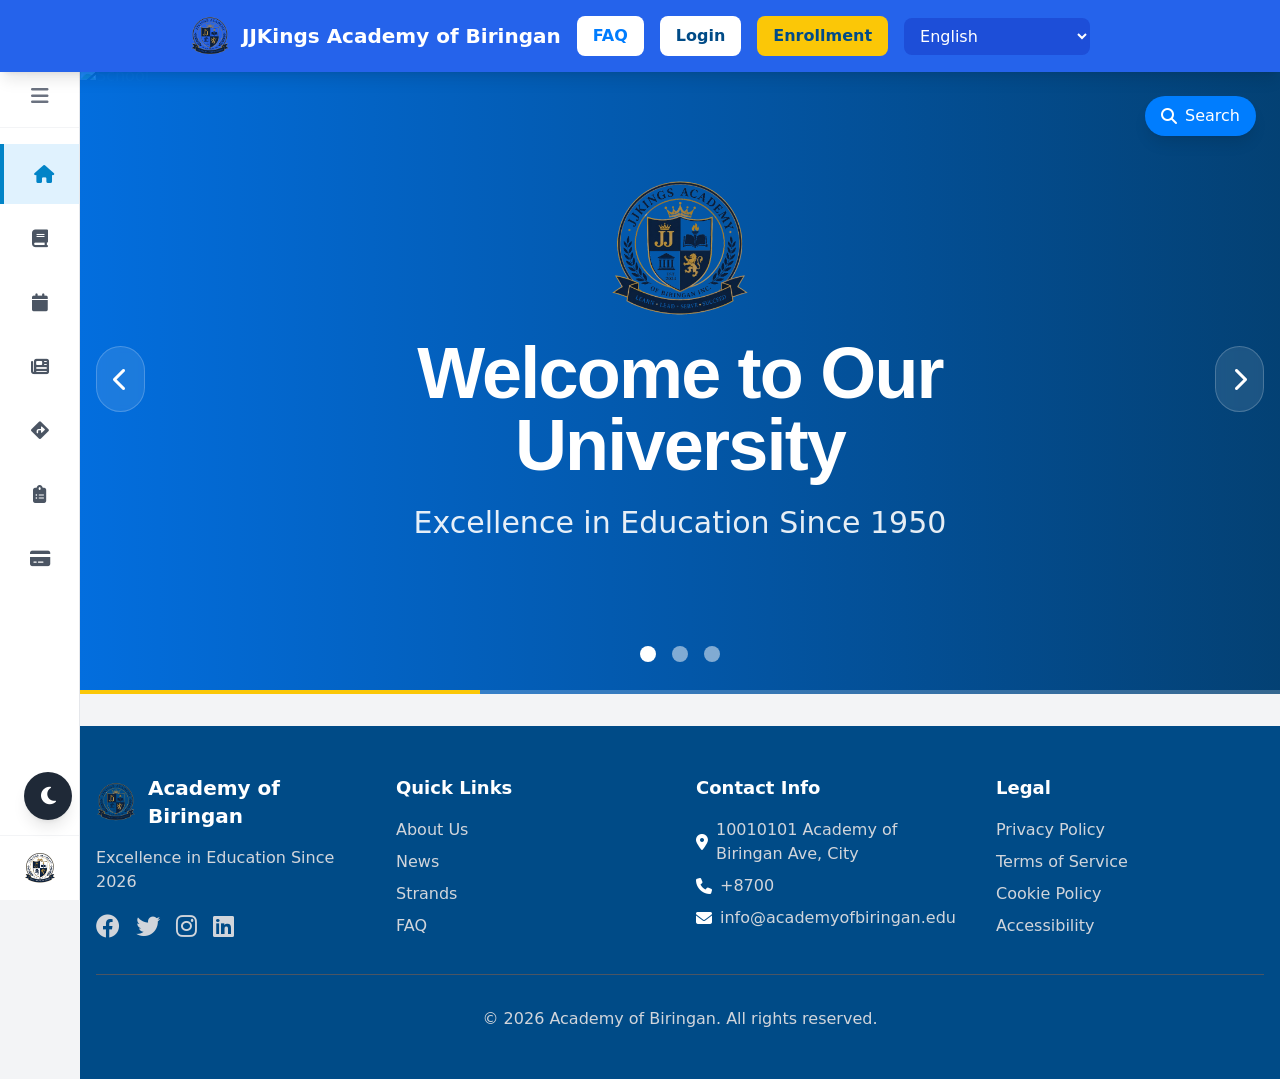
==== admin-dashboard.html @ 18d819c7 "Add files via upload" ====
<!doctype html>
<html lang="en">

<head>
  <meta charset="UTF-8" />
  <meta name="viewport" content="width=device-width, initial-scale=1.0" />
  <title>Admin Dashboard — JJKings Academy of Biringan</title>
  <meta name="description" content="Admin portal for managing student enrollments, curriculum, and fees at JJKings Academy of Biringan." />
  <script src="javascript/tailwind.js"></script>
  <link rel="stylesheet" href="css/all.min.css" />
  <link rel="stylesheet" href="css/styles.css" />
  <style>
    /* ═══════════════ ADMIN DARK MODE ═══════════════ */
    html.admin-dark body {
        background-color: #0d1117;
        color: #e6edf3;
    }
    /* Topbar */
    html.admin-dark header.sticky {
        background-color: #161b22 !important;
        border-color: #30363d !important;
    }
    html.admin-dark #topbarPageTitle { color: #e6edf3 !important; }
    /* All white surface cards, modals, drawer */
    html.admin-dark .bg-white {
        background-color: #161b22 !important;
    }
    /* Page / main background */
    html.admin-dark main,
    html.admin-dark .bg-slate-100 {
        background-color: #0d1117 !important;
    }
    /* Secondary surface (table headers, action footer) */
    html.admin-dark .bg-slate-50,
    html.admin-dark thead.bg-slate-50 {
        background-color: #1c2128 !important;
    }
    /* Borders */
    html.admin-dark .border-slate-200,
    html.admin-dark .border-slate-100 {
        border-color: #30363d !important;
    }
    /* Skeleton loader blocks */
    html.admin-dark .bg-slate-200 { background-color: #21262d !important; }
    /* Text */
    html.admin-dark .text-slate-800,
    html.admin-dark .text-slate-700 { color: #e6edf3 !important; }
    html.admin-dark .text-slate-600 { color: #8b949e !important; }
    html.admin-dark .text-slate-500,
    html.admin-dark .text-slate-400 { color: #6e7681 !important; }
    /* Form controls */
    html.admin-dark input[type="text"],
    html.admin-dark input[type="email"],
    html.admin-dark input[type="password"],
    html.admin-dark textarea,
    html.admin-dark select {
        background-color: #0d1117 !important;
        border-color: #30363d !important;
        color: #e6edf3 !important;
    }
    html.admin-dark input::placeholder,
    html.admin-dark textarea::placeholder { color: #484f58 !important; }
    /* Table row hover */
    html.admin-dark tbody tr:hover { background-color: #1c2128 !important; }
    /* Table dividers */
    html.admin-dark tbody tr { border-color: #21262d !important; }
    /* Stat icon backgrounds */
    html.admin-dark .bg-indigo-50 { background-color: rgba(79,70,229,0.12) !important; }
    html.admin-dark .bg-green-50  { background-color: rgba(22,163,74,0.12) !important; }
    html.admin-dark .bg-yellow-50 { background-color: rgba(202,138,4,0.12) !important; }
    html.admin-dark .bg-red-50    { background-color: rgba(220,38,38,0.12) !important; }
    html.admin-dark .bg-blue-50   { background-color: rgba(37,99,235,0.12) !important; }
    /* Filter pills inactive backgrounds */
    html.admin-dark .enroll-filter:not([class*="bg-slate-800"]) { color: #8b949e !important; }
    html.admin-dark .student-filter:not([class*="bg-slate-800"]) { color: #8b949e !important; }
    /* DB synced badge */
    html.admin-dark .bg-green-50.text-green-700 {
        background-color: rgba(22,163,74,0.1) !important;
        border-color: rgba(22,163,74,0.3) !important;
        color: #4ade80 !important;
    }
    /* Dark mode toggle button */
    html.admin-dark #darkModeBtn {
        background-color: #21262d;
        color: #f0c040;
        border-color: #30363d;
    }
    html.admin-dark #darkModeBtn:hover {
        background-color: #2d333b;
    }
    /* Curriculum code badges */
    html.admin-dark .bg-blue-50.text-blue-600 {
        background-color: rgba(37,99,235,0.15) !important;
        color: #60a5fa !important;
        border-color: rgba(37,99,235,0.25) !important;
    }
    /* Status badge colours stay — they're already coloured enough */
    /* Profile drawer sticky header */
    html.admin-dark #profileDrawer > div:first-child {
        background-color: #161b22 !important;
        border-color: #30363d !important;
    }
    /* Welcome banner — gradient stays, looks great in dark */
    /* Sidebar — already dark, no changes needed */
    /* Chart cards dark mode */
    html.admin-dark .chart-card {
        background-color: #161b22 !important;
        border-color: #30363d !important;
    }
    html.admin-dark .chart-card-title { color: #e6edf3 !important; }
    html.admin-dark .chart-card-sub   { color: #6e7681 !important; }

    /* Layout Gap & Sidebar Fixes */
    main {
        padding-left: 0 !important;
    }
    html.swal2-height-auto, body.swal2-height-auto {
        height: 100vh !important;
    }

    /* Light Mode Contrast Improvements */
    .text-slate-400 { color: #64748b !important; }
    .text-slate-500 { color: #475569 !important; }
    .text-slate-600 { color: #334155 !important; }
    .text-gray-400 { color: #6b7280 !important; }
    .text-gray-500 { color: #4b5563 !important; }

    /* Dark Mode Contrast Improvements */
    html.admin-dark .text-slate-400 { color: #cbd5e1 !important; }
    html.admin-dark .text-slate-500 { color: #cbd5e1 !important; }
    html.admin-dark .text-slate-600 { color: #f1f5f9 !important; }
    html.admin-dark .text-gray-400 { color: #cbd5e1 !important; }
    html.admin-dark .text-gray-500 { color: #cbd5e1 !important; }
    html.admin-dark .text-slate-300 { color: #f1f5f9 !important; }

    /* SweetAlert2 Styling & Contrast Enhancements */
    .swal2-popup {
        font-family: 'Plus Jakarta Sans', sans-serif !important;
        border-radius: 1rem !important;
        padding: 2rem !important;
    }
    .swal2-title {
        color: #1e293b !important;
        font-weight: 700 !important;
    }
    .swal2-html-container {
        color: #475569 !important; /* Slate-600 for high visibility in light mode */
        font-size: 0.95rem !important;
        font-weight: 500 !important;
        line-height: 1.5 !important;
    }
    .swal2-confirm {
        background-color: #3b82f6 !important;
        border-radius: 0.5rem !important;
        font-size: 0.875rem !important;
        font-weight: 600 !important;
        padding: 0.625rem 1.25rem !important;
    }
    .swal2-cancel {
        background-color: #6b7280 !important;
        border-radius: 0.5rem !important;
        font-size: 0.875rem !important;
        font-weight: 600 !important;
        padding: 0.625rem 1.25rem !important;
    }

    /* Dark Mode SweetAlert2 Overrides */
    html.admin-dark .swal2-popup {
        background-color: #161b22 !important;
        border: 1px solid #30363d !important;
        box-shadow: 0 25px 50px -12px rgba(0, 0, 0, 0.5) !important;
    }
    html.admin-dark .swal2-title {
        color: #f0f6fc !important;
    }
    html.admin-dark .swal2-html-container {
        color: #c9d1d9 !important;
    }
  </style>
</head>

<body class="bg-slate-100 min-h-screen flex font-sans">

  <!-- ═══════════════════════ SIDEBAR ═══════════════════════ -->
  <aside id="adminSidebar"
    class="bg-slate-900 text-slate-300 w-64 h-screen flex flex-col justify-between fixed md:sticky top-0 z-40 transition-all duration-300 transform -translate-x-full md:translate-x-0 shadow-xl flex-shrink-0">
    <div class="flex flex-col flex-1 overflow-hidden">

      <!-- Brand -->
      <div class="h-16 flex items-center px-6 border-b border-slate-800 gap-3 flex-shrink-0">
        <div class="flex-shrink-0 sidebar-logo-icon flex items-center justify-center">
          <img src="img/new-logo.png" alt="Biringan Academy Logo" class="h-9 w-auto object-contain" />
        </div>
        <div>
          <h1 class="font-bold text-white text-sm tracking-wide uppercase leading-none">Biringan Academy</h1>
          <span class="text-[10px] text-slate-500 font-semibold tracking-wider uppercase">Admin Portal</span>
        </div>
      </div>

      <!-- Admin Profile -->
      <div class="p-5 border-b border-slate-800 flex items-center gap-3 flex-shrink-0">
        <div class="w-10 h-10 rounded-full bg-gradient-to-br from-blue-500 to-indigo-600 flex items-center justify-center text-white shadow flex-shrink-0">
          <i class="fas fa-user-shield text-sm"></i>
        </div>
        <div class="min-w-0">
          <h4 id="adminDisplayName" class="font-semibold text-white text-sm leading-tight truncate">System Admin</h4>
          <span class="text-xs text-slate-400">Administrator</span>
        </div>
      </div>

      <!-- Navigation -->
      <div class="flex-1 py-5 px-4 space-y-1 overflow-y-auto">
        <button id="tabBtnDashboard" onclick="showAdminTab('dashboard', this)"
          class="admin-tab w-full text-left px-4 py-3 rounded-lg text-sm font-medium flex items-center gap-3 transition-all duration-200 bg-blue-600 text-white">
          <i class="fas fa-chart-pie text-base min-w-[20px] text-center"></i>
          <span>Dashboard</span>
        </button>
        <button id="tabBtnEnrollments" onclick="showAdminTab('enrollments', this)"
          class="admin-tab w-full text-left px-4 py-3 rounded-lg text-sm font-medium flex items-center gap-3 transition-all duration-200 text-slate-400 hover:bg-slate-800 hover:text-white">
          <i class="fas fa-file-signature text-base min-w-[20px] text-center"></i>
          <span>Applications</span>
          <span id="pendingBadge" class="ml-auto bg-yellow-400 text-yellow-900 text-[10px] font-bold min-w-[18px] h-[18px] flex items-center justify-center rounded-full hidden">0</span>
        </button>
        <button id="tabBtnStudents" onclick="showAdminTab('students', this)"
          class="admin-tab w-full text-left px-4 py-3 rounded-lg text-sm font-medium flex items-center gap-3 transition-all duration-200 text-slate-400 hover:bg-slate-800 hover:text-white">
          <i class="fas fa-user-graduate text-base min-w-[20px] text-center"></i>
          <span>Enrolled Students</span>
        </button>
        <button id="tabBtnSections" onclick="showAdminTab('sections', this)"
          class="admin-tab w-full text-left px-4 py-3 rounded-lg text-sm font-medium flex items-center gap-3 transition-all duration-200 text-slate-400 hover:bg-slate-800 hover:text-white">
          <i class="fas fa-layer-group text-base min-w-[20px] text-center"></i>
          <span>Manage Sections</span>
        </button>
        <button id="tabBtnTeachers" onclick="showAdminTab('teachers', this)"
          class="admin-tab w-full text-left px-4 py-3 rounded-lg text-sm font-medium flex items-center gap-3 transition-all duration-200 text-slate-400 hover:bg-slate-800 hover:text-white">
          <i class="fas fa-chalkboard-teacher text-base min-w-[20px] text-center"></i>
          <span>Manage Teachers</span>
        </button>
        <button id="tabBtnCurriculum" onclick="showAdminTab('curriculum', this)"
          class="admin-tab w-full text-left px-4 py-3 rounded-lg text-sm font-medium flex items-center gap-3 transition-all duration-200 text-slate-400 hover:bg-slate-800 hover:text-white">
          <i class="fas fa-book-open text-base min-w-[20px] text-center"></i>
          <span>Curriculum</span>
        </button>
        <button id="tabBtnFees" onclick="showAdminTab('fees', this)"
          class="admin-tab w-full text-left px-4 py-3 rounded-lg text-sm font-medium flex items-center gap-3 transition-all duration-200 text-slate-400 hover:bg-slate-800 hover:text-white">
          <i class="fas fa-file-invoice-dollar text-base min-w-[20px] text-center"></i>
          <span>Fees &amp; Vouchers</span>
        </button>
      </div>
    </div>

    <!-- Sidebar Footer -->
    <div class="p-4 border-t border-slate-800 space-y-1 flex-shrink-0">
      <button onclick="showChangePasswordModal()"
        class="w-full text-left px-4 py-2.5 rounded-lg text-xs font-medium text-slate-400 hover:bg-slate-800 hover:text-white flex items-center gap-3 transition-all">
        <i class="fas fa-key text-xs min-w-[16px] text-center"></i>
        <span>Change Password</span>
      </button>
      <button onclick="exportDatabaseSQL()"
        class="w-full text-left px-4 py-2.5 rounded-lg text-xs font-medium text-slate-400 hover:bg-slate-800 hover:text-white flex items-center gap-3 transition-all">
        <i class="fas fa-file-export text-xs min-w-[16px] text-center text-blue-400"></i>
        <span>Export Database (SQL)</span>
      </button>
      <button onclick="logoutAdmin()"
        class="w-full text-left px-4 py-2.5 rounded-lg text-xs font-medium text-red-400 hover:bg-red-950/30 hover:text-red-300 flex items-center gap-3 transition-all">
        <i class="fas fa-sign-out-alt text-xs min-w-[16px] text-center"></i>
        <span>Logout</span>
      </button>
    </div>
  </aside>

  <!-- Mobile Sidebar Overlay -->
  <div id="sidebarOverlay" class="fixed inset-0 bg-black/50 z-30 hidden transition-opacity duration-300"
    onclick="toggleSidebar()"></div>

  <!-- ═══════════════════════ MAIN CONTENT ═══════════════════════ -->
  <div class="flex-grow min-h-screen flex flex-col overflow-x-hidden">

    <!-- Topbar -->
    <header class="h-16 bg-white border-b border-slate-200 flex items-center justify-between px-6 sticky top-0 z-30 shadow-sm">
      <div class="flex items-center gap-4">
        <button onclick="toggleSidebar()" class="p-2 text-slate-600 hover:bg-slate-100 rounded-lg transition mr-2">
          <i class="fas fa-bars text-lg"></i>
        </button>
        <h2 id="topbarPageTitle" class="font-bold text-slate-800 text-lg">Enrollment Applications</h2>
      </div>
      <div class="flex items-center gap-3">
        <span class="text-xs font-semibold px-2.5 py-1 bg-green-50 text-green-700 rounded-full border border-green-200 flex items-center gap-1.5 shadow-sm">
          <span class="w-1.5 h-1.5 rounded-full bg-green-500 animate-pulse"></span>
          Database Synced
        </span>
        <!-- Dark Mode Toggle -->
        <button id="darkModeBtn" onclick="toggleAdminDarkMode()"
          title="Toggle dark mode"
          class="w-9 h-9 rounded-xl border border-slate-200 bg-white text-slate-500 hover:bg-slate-50 hover:text-slate-700 flex items-center justify-center transition-all duration-200 shadow-sm">
          <i id="darkModeIcon" class="fas fa-moon text-sm"></i>
        </button>
      </div>
    </header>

    <!-- Page Content -->
    <main class="flex-grow p-6 md:p-8">
      <div class="max-w-6xl mx-auto">

        <!-- Welcome Banner -->
        <div class="dashboard-widget bg-gradient-to-r from-blue-600 to-indigo-700 rounded-2xl shadow-md p-6 text-white mb-8 flex flex-col md:flex-row justify-between items-start md:items-center gap-4">
          <div>
            <h2 class="text-2xl font-bold mb-1 flex items-center gap-2">
              <i class="fas fa-user-shield"></i>
              Welcome back, Admin!
            </h2>
            <p class="text-blue-100 text-sm">Monitor applications, coordinate curriculum, and review school tuition voucher settings.</p>
          </div>
          <div id="currentDateTime" class="text-blue-200 text-xs font-medium hidden md:block text-right"></div>
        </div>

        <!-- Stats Grid -->
        <div class="dashboard-widget grid grid-cols-2 md:grid-cols-4 gap-4 mb-8">
          <div class="bg-white rounded-2xl border border-slate-200 p-5 flex items-center gap-4 shadow-sm hover:shadow-md transition duration-200">
            <div class="w-11 h-11 rounded-xl bg-indigo-50 text-indigo-600 flex items-center justify-center text-xl flex-shrink-0">
              <i class="fas fa-users"></i>
            </div>
            <div>
              <span class="block text-slate-400 text-xs font-semibold tracking-wide uppercase">Total Students</span>
              <h3 id="statTotalStudents" class="text-2xl font-bold text-slate-800 mt-0.5 tabular-nums">—</h3>
            </div>
          </div>
          <div class="bg-white rounded-2xl border border-slate-200 p-5 flex items-center gap-4 shadow-sm hover:shadow-md transition duration-200">
            <div class="w-11 h-11 rounded-xl bg-green-50 text-green-600 flex items-center justify-center text-xl flex-shrink-0">
              <i class="fas fa-user-check"></i>
            </div>
            <div>
              <span class="block text-slate-400 text-xs font-semibold tracking-wide uppercase">Enrolled</span>
              <h3 id="statEnrolled" class="text-2xl font-bold text-slate-800 mt-0.5 tabular-nums">—</h3>
            </div>
          </div>
          <div class="bg-white rounded-2xl border border-slate-200 p-5 flex items-center gap-4 shadow-sm hover:shadow-md transition duration-200">
            <div class="w-11 h-11 rounded-xl bg-yellow-50 text-yellow-500 flex items-center justify-center text-xl flex-shrink-0">
              <i class="fas fa-hourglass-half"></i>
            </div>
            <div>
              <span class="block text-slate-400 text-xs font-semibold tracking-wide uppercase">Pending</span>
              <h3 id="statPending" class="text-2xl font-bold text-slate-800 mt-0.5 tabular-nums">—</h3>
            </div>
          </div>
          <div class="bg-white rounded-2xl border border-slate-200 p-5 flex items-center gap-4 shadow-sm hover:shadow-md transition duration-200">
            <div class="w-11 h-11 rounded-xl bg-red-50 text-red-500 flex items-center justify-center text-xl flex-shrink-0">
              <i class="fas fa-times-circle"></i>
            </div>
            <div>
              <span class="block text-slate-400 text-xs font-semibold tracking-wide uppercase">Rejected</span>
              <h3 id="statRejected" class="text-2xl font-bold text-slate-800 mt-0.5 tabular-nums">—</h3>
            </div>
          </div>
        </div>

        <!-- ══════════════ ANALYTICS CHARTS ══════════════ -->
        <div class="dashboard-widget grid grid-cols-1 lg:grid-cols-3 gap-5 mb-8">

          <!-- Enrollment Trend (line) — spans 2 cols -->
          <div class="chart-card lg:col-span-2 bg-white rounded-2xl border border-slate-200 p-6 shadow-sm">
            <div class="flex items-center justify-between mb-1">
              <div>
                <h4 class="chart-card-title font-bold text-slate-800 text-sm">Monthly Enrollment Trend</h4>
                <p class="chart-card-sub text-xs text-slate-400 mt-0.5">Applications received per month (last 6 months)</p>
              </div>
              <div class="w-9 h-9 rounded-xl bg-blue-50 text-blue-500 flex items-center justify-center flex-shrink-0">
                <i class="fas fa-chart-line text-sm"></i>
              </div>
            </div>
            <div class="relative" style="height:220px">
              <canvas id="chartTrend"></canvas>
            </div>
          </div>

          <!-- Strand Distribution (donut) -->
          <div class="chart-card bg-white rounded-2xl border border-slate-200 p-6 shadow-sm flex flex-col">
            <div class="flex items-center justify-between mb-1">
              <div>
                <h4 class="chart-card-title font-bold text-slate-800 text-sm">Enrollment by Strand</h4>
                <p class="chart-card-sub text-xs text-slate-400 mt-0.5">All students (approved)</p>
              </div>
              <div class="w-9 h-9 rounded-xl bg-indigo-50 text-indigo-500 flex items-center justify-center flex-shrink-0">
                <i class="fas fa-chart-pie text-sm"></i>
              </div>
            </div>
            <div class="relative flex-1" style="height:200px">
              <canvas id="chartStrand"></canvas>
            </div>
          </div>

          <!-- Status Breakdown (bar) -->
          <div class="chart-card lg:col-span-3 bg-white rounded-2xl border border-slate-200 p-6 shadow-sm">
            <div class="flex items-center justify-between mb-1">
              <div>
                <h4 class="chart-card-title font-bold text-slate-800 text-sm">Application Status Overview</h4>
                <p class="chart-card-sub text-xs text-slate-400 mt-0.5">Count of students per status and grade level</p>
              </div>
              <div class="w-9 h-9 rounded-xl bg-green-50 text-green-500 flex items-center justify-center flex-shrink-0">
                <i class="fas fa-chart-bar text-sm"></i>
              </div>
            </div>
            <div class="relative" style="height:200px">
              <canvas id="chartStatus"></canvas>
            </div>
          </div>

        </div>
        <!-- ══════════════ END CHARTS ══════════════ -->

        <!-- Main Content Card -->
        <div id="mainContentCard" class="bg-white rounded-2xl border border-slate-200 p-6 md:p-8 shadow-sm hidden">

          <!-- ── ENROLLMENTS TAB ── -->
          <div id="enrollmentsTab" class="admin-content hidden">
            <div class="flex flex-col sm:flex-row justify-between items-start sm:items-center gap-4 mb-5">
              <h3 class="text-xl font-semibold text-slate-800">Enrollment Applications</h3>
              <input type="text" id="searchEnrollments" oninput="renderEnrollmentsTable()"
                placeholder="Search by name or email…"
                class="w-full sm:w-60 px-4 py-2 border border-slate-200 rounded-lg text-sm focus:ring-2 focus:ring-blue-500 focus:border-transparent outline-none" />
            </div>

            <!-- Status Filter Pills -->
            <div class="flex flex-wrap gap-2 mb-5">
              <button data-filter="all" onclick="setEnrollmentFilter('all', this)"
                class="enroll-filter px-3.5 py-1.5 rounded-full text-xs font-semibold border transition bg-slate-800 text-white border-slate-700">All</button>
              <button data-filter="pending" onclick="setEnrollmentFilter('pending', this)"
                class="enroll-filter px-3.5 py-1.5 rounded-full text-xs font-semibold border transition bg-yellow-50 text-yellow-700 border-yellow-300 hover:bg-yellow-100">Pending</button>
              <button data-filter="rejected" onclick="setEnrollmentFilter('rejected', this)"
                class="enroll-filter px-3.5 py-1.5 rounded-full text-xs font-semibold border transition bg-red-50 text-red-700 border-red-300 hover:bg-red-100">Rejected</button>
            </div>

            <div class="overflow-x-auto rounded-xl border border-slate-100">
              <table class="w-full text-sm">
                <thead class="bg-slate-50">
                  <tr>
                    <th class="px-4 py-3 text-left text-xs font-semibold text-slate-500 uppercase tracking-wider">Student Name</th>
                    <th class="px-4 py-3 text-left text-xs font-semibold text-slate-500 uppercase tracking-wider">Email</th>
                    <th class="px-4 py-3 text-left text-xs font-semibold text-slate-500 uppercase tracking-wider">Level</th>
                    <th class="px-4 py-3 text-left text-xs font-semibold text-slate-500 uppercase tracking-wider">Strand</th>
                    <th class="px-4 py-3 text-left text-xs font-semibold text-slate-500 uppercase tracking-wider">Applied On</th>
                    <th class="px-4 py-3 text-left text-xs font-semibold text-slate-500 uppercase tracking-wider">Status</th>
                    <th class="px-4 py-3 text-left text-xs font-semibold text-slate-500 uppercase tracking-wider">Actions</th>
                  </tr>
                </thead>
                <tbody id="enrollmentsTableBody"></tbody>
              </table>
            </div>
          </div>

          <!-- ── STUDENTS TAB ── -->
          <div id="studentsTab" class="admin-content hidden">
            <div class="flex flex-col sm:flex-row justify-between items-start sm:items-center gap-4 mb-5">
              <h3 class="text-xl font-semibold text-slate-800">Enrolled Students</h3>
              <input type="text" id="searchStudents" oninput="renderStudentsTable()"
                placeholder="Search by name, ID, section…"
                class="w-full sm:w-60 px-4 py-2 border border-slate-200 rounded-lg text-sm focus:ring-2 focus:ring-blue-500 focus:border-transparent outline-none" />
            </div>

            <!-- Level Filter Pills -->
            <div class="flex flex-wrap gap-2 mb-5">
              <button data-filter="all" onclick="setStudentFilter('all', this)"
                class="student-filter px-3.5 py-1.5 rounded-full text-xs font-semibold border transition bg-slate-800 text-white border-slate-700">All</button>
              <button data-filter="junior" onclick="setStudentFilter('junior', this)"
                class="student-filter px-3.5 py-1.5 rounded-full text-xs font-semibold border transition bg-indigo-50 text-indigo-700 border-indigo-300 hover:bg-indigo-100">Junior High</button>
              <button data-filter="senior" onclick="setStudentFilter('senior', this)"
                class="student-filter px-3.5 py-1.5 rounded-full text-xs font-semibold border transition bg-green-50 text-green-700 border-green-300 hover:bg-green-100">Senior High</button>
            </div>

            <div class="overflow-x-auto rounded-xl border border-slate-100">
              <table class="w-full text-sm">
                <thead class="bg-slate-50">
                  <tr>
                    <th class="px-4 py-3 text-left text-xs font-semibold text-slate-500 uppercase tracking-wider">Student ID</th>
                    <th class="px-4 py-3 text-left text-xs font-semibold text-slate-500 uppercase tracking-wider">Name</th>
                    <th class="px-4 py-3 text-left text-xs font-semibold text-slate-500 uppercase tracking-wider">Email</th>
                    <th class="px-4 py-3 text-left text-xs font-semibold text-slate-500 uppercase tracking-wider">Level / Strand</th>
                    <th class="px-4 py-3 text-left text-xs font-semibold text-slate-500 uppercase tracking-wider">Section</th>
                    <th class="px-4 py-3 text-left text-xs font-semibold text-slate-500 uppercase tracking-wider">Payment Status</th>
                    <th class="px-4 py-3 text-left text-xs font-semibold text-slate-500 uppercase tracking-wider">Enrolled On</th>
                    <th class="px-4 py-3 text-left text-xs font-semibold text-slate-500 uppercase tracking-wider">Actions</th>
                  </tr>
                </thead>
                <tbody id="studentsTableBody"></tbody>
              </table>
            </div>
          </div>

          <!-- ── SECTIONS TAB ── -->
          <div id="sectionsTab" class="admin-content hidden">
            <div class="flex flex-col md:flex-row justify-between items-start md:items-center gap-4 mb-6">
              <div>
                <h3 class="text-xl font-bold text-slate-800">Class Sections</h3>
                <p class="text-sm text-slate-400 mt-0.5">Manage class sections and assign students</p>
                <div class="flex items-center gap-2 mt-3">
                  <button onclick="openSectionModal()" class="px-4 py-2 bg-blue-600 hover:bg-blue-700 text-white rounded-lg text-sm font-medium transition flex items-center gap-2 shadow-sm">
                    <i class="fas fa-plus"></i> Add Section
                  </button>
                </div>
              </div>
              <div class="flex flex-col sm:flex-row gap-3">
                <select id="sectionLevelSelect" onchange="updateSectionStrandVisibility(); renderSectionsTab();" class="px-4 py-2 border border-slate-200 rounded-lg text-sm focus:ring-2 focus:ring-blue-500 bg-white outline-none">
                  <option value="junior">Junior High School</option>
                  <option value="senior">Senior High School</option>
                </select>
                <select id="sectionGradeSelect" onchange="renderSectionsTab()" class="px-4 py-2 border border-slate-200 rounded-lg text-sm focus:ring-2 focus:ring-blue-500 bg-white outline-none">
                  <!-- JS populated -->
                </select>
                <select id="sectionStrandSelect" onchange="renderSectionsTab()" class="px-4 py-2 border border-slate-200 rounded-lg text-sm focus:ring-2 focus:ring-blue-500 bg-white outline-none hidden">
                  <option value="STEM">STEM</option>
                  <option value="ABM">ABM</option>
                  <option value="HUMSS">HUMSS</option>
                  <option value="TVL-HE">TVL-HE</option>
                  <option value="TVL-ICT">TVL-ICT</option>
                  <option value="TVL-IA">TVL-IA</option>
                </select>
              </div>
            </div>

            <div class="flex flex-col lg:flex-row gap-6">
                <!-- Sections List -->
                <div class="flex-grow">
                    <h4 class="font-bold text-slate-700 mb-3 text-sm uppercase tracking-wide">Available Sections</h4>
                    <div id="sectionsGrid" class="grid grid-cols-1 xl:grid-cols-2 gap-4">
                        <!-- JS populated -->
                    </div>
                </div>
            </div>
          </div>

          <!-- ── CURRICULUM TAB ── -->
          <div id="curriculumTab" class="admin-content hidden">
            <div class="flex flex-col md:flex-row justify-between items-start md:items-center gap-4 mb-6">
              <div>
                <h3 class="text-xl font-bold text-slate-800">High School Curriculum &amp; Subjects</h3>
                <p class="text-sm text-slate-400 mt-0.5">Official K-12 subjects per grade level and strand</p>
                <button onclick="openSubjectModal()" class="mt-3 px-4 py-2 bg-blue-600 hover:bg-blue-700 text-white rounded-lg text-sm font-medium transition flex items-center gap-2 shadow-sm">
                  <i class="fas fa-plus"></i> Add Subject
                </button>
              </div>
              <select id="curriculumLevelSelect" onchange="renderCurriculumSubjects()"
                class="px-4 py-2 border border-slate-200 rounded-lg text-sm focus:ring-2 focus:ring-blue-500 bg-white outline-none">
                <option value="jhs">Junior High School (Grades 7–10)</option>
                <option value="stem">Senior High — STEM Strand</option>
                <option value="abm">Senior High — ABM Strand</option>
                <option value="humss">Senior High — HUMSS Strand</option>
                <option value="tvl-he">Senior High — TVL Home Economics</option>
                <option value="tvl-ict">Senior High — TVL ICT</option>
                <option value="tvl-ia">Senior High — TVL Industrial Arts</option>
              </select>
            </div>
            <div class="grid grid-cols-1 md:grid-cols-2 lg:grid-cols-3 gap-5" id="curriculumGrid"></div>
          </div>

          <!-- ── TEACHERS TAB ── -->
          <div id="teachersTab" class="admin-content hidden">
            <div class="flex flex-col md:flex-row justify-between items-start md:items-center gap-4 mb-6">
              <div>
                <h3 class="text-xl font-bold text-slate-800">Teachers</h3>
                <p class="text-sm text-slate-400 mt-0.5">Manage teaching staff and departments</p>
                <button onclick="openTeacherModal()" class="mt-3 px-4 py-2 bg-blue-600 hover:bg-blue-700 text-white rounded-lg text-sm font-medium transition flex items-center gap-2 shadow-sm">
                  <i class="fas fa-plus"></i> Add Teacher
                </button>
              </div>
              <input type="text" id="searchTeachers" oninput="renderTeachersTab()"
                placeholder="Search teachers by name..."
                class="w-full sm:w-60 px-4 py-2 border border-slate-200 rounded-lg text-sm focus:ring-2 focus:ring-blue-500 focus:border-transparent outline-none" />
            </div>
            <div class="bg-white rounded-xl shadow-sm border border-slate-200 overflow-hidden">
              <table class="w-full text-sm text-left">
                <thead class="bg-slate-50 border-b border-slate-200">
                  <tr>
                    <th class="px-6 py-3 font-semibold text-slate-700 uppercase tracking-wider text-xs">Name</th>
                    <th class="px-6 py-3 font-semibold text-slate-700 uppercase tracking-wider text-xs">Department</th>
                    <th class="px-6 py-3 font-semibold text-slate-700 uppercase tracking-wider text-xs text-right">Actions</th>
                  </tr>
                </thead>
                <tbody id="teachersTableBody" class="divide-y divide-slate-100">
                  <!-- JS populated -->
                </tbody>
              </table>
            </div>
          </div>

          <!-- ── FEES TAB ── -->
          <div id="feesTab" class="admin-content hidden">
            <div class="mb-6">
              <h3 class="text-xl font-bold text-slate-800">Tuition Fees &amp; Voucher Settings</h3>
              <p class="text-sm text-slate-400 mt-0.5">Schedule of fees and government voucher subsidy values</p>
            </div>
            <div class="grid grid-cols-1 lg:grid-cols-2 gap-6">
              <div class="rounded-xl border border-slate-200 p-6">
                <div class="flex items-center gap-3 mb-5">
                  <div class="p-2.5 bg-blue-50 text-blue-600 rounded-lg"><i class="fas fa-graduation-cap text-lg"></i></div>
                  <div>
                    <h4 class="font-bold text-slate-800">Junior High School (JHS)</h4>
                    <p class="text-xs text-slate-400">Applicable for Grades 7 to 10</p>
                  </div>
                </div>
                <div class="space-y-3 text-sm">
                  <div class="flex justify-between border-b border-slate-100 pb-2"><span class="text-slate-500">Base Tuition Fee:</span><span class="font-semibold">₱12,000.00</span></div>
                  <div class="flex justify-between border-b border-slate-100 pb-2"><span class="text-slate-500">Registration Fee:</span><span class="font-semibold">₱500.00</span></div>
                  <div class="flex justify-between border-b border-slate-100 pb-2"><span class="text-slate-500">Laboratory Fee:</span><span class="font-semibold">₱1,000.00</span></div>
                  <div class="flex justify-between border-b border-slate-100 pb-2"><span class="text-slate-500">Library Fee:</span><span class="font-semibold">₱500.00</span></div>
                  <div class="flex justify-between border-b border-slate-100 pb-2"><span class="text-slate-500">Student ID Fee:</span><span class="font-semibold">₱200.00</span></div>
                  <div class="flex justify-between font-bold pt-1 text-blue-700"><span>Total School Fees:</span><span>₱14,200.00</span></div>
                </div>
              </div>
              <div class="rounded-xl border border-slate-200 p-6">
                <div class="flex items-center gap-3 mb-5">
                  <div class="p-2.5 bg-indigo-50 text-indigo-600 rounded-lg"><i class="fas fa-university text-lg"></i></div>
                  <div>
                    <h4 class="font-bold text-slate-800">Senior High School (SHS)</h4>
                    <p class="text-xs text-slate-400">Applicable for Grade 11 &amp; Grade 12 Strands</p>
                  </div>
                </div>
                <div class="space-y-3 text-sm">
                  <div class="flex justify-between border-b border-slate-100 pb-2"><span class="text-slate-500">Base Tuition Fee:</span><span class="font-semibold">₱20,000.00</span></div>
                  <div class="flex justify-between border-b border-slate-100 pb-2"><span class="text-slate-500">Registration Fee:</span><span class="font-semibold">₱500.00</span></div>
                  <div class="flex justify-between border-b border-slate-100 pb-2"><span class="text-slate-500">Laboratory Fee:</span><span class="font-semibold">₱1,500.00</span></div>
                  <div class="flex justify-between border-b border-slate-100 pb-2"><span class="text-slate-500">Library Fee:</span><span class="font-semibold">₱500.00</span></div>
                  <div class="flex justify-between border-b border-slate-100 pb-2"><span class="text-slate-500">Student ID Fee:</span><span class="font-semibold">₱200.00</span></div>
                  <div class="flex justify-between border-b border-slate-100 pb-2"><span class="text-slate-500">Uniform Fee (Required):</span><span class="font-semibold">₱3,000.00</span></div>
                  <div class="flex justify-between font-bold pt-1 text-blue-700"><span>Total School Fees:</span><span>₱25,700.00</span></div>
                </div>
              </div>
              <div class="rounded-xl border border-slate-200 p-6 lg:col-span-2">
                <div class="flex items-center gap-3 mb-5">
                  <div class="p-2.5 bg-green-50 text-green-600 rounded-lg"><i class="fas fa-ticket-alt text-lg"></i></div>
                  <div>
                    <h4 class="font-bold text-slate-800">DepEd &amp; ESC Voucher Subsidies</h4>
                    <p class="text-xs text-slate-400">Government financial assistance details</p>
                  </div>
                </div>
                <div class="grid grid-cols-1 md:grid-cols-2 gap-5">
                  <div class="bg-slate-50 rounded-lg p-4 border border-slate-100">
                    <span class="block text-xs font-semibold text-slate-400 uppercase tracking-wider mb-1">Public High School Graduate</span>
                    <h5 class="text-xl font-bold text-green-600 mb-2">100% School Subsidy</h5>
                    <p class="text-xs text-slate-500">Covers 100% of standard tuition, registration, lab, library, and student ID fees. Only the uniform fee remains payable by the student.</p>
                  </div>
                  <div class="bg-slate-50 rounded-lg p-4 border border-slate-100">
                    <span class="block text-xs font-semibold text-slate-400 uppercase tracking-wider mb-1">Private High School Graduate</span>
                    <h5 class="text-xl font-bold text-green-600 mb-2">₱17,500.00 Fixed Subsidy</h5>
                    <p class="text-xs text-slate-500">Covers up to ₱17,500.00 of total fees. The remaining school fees balance (including the uniform fee) is paid by the student.</p>
                  </div>
                </div>
              </div>
            </div>
          </div>

        </div><!-- /main card -->
      </div>
    </main>
  </div><!-- /main -->

  <!-- ═══════════════════════ PROFILE DRAWER ═══════════════════════ -->
  <div id="profileDrawerOverlay"
    class="fixed inset-0 bg-black/50 z-[60] hidden opacity-0 transition-opacity duration-300"
    onclick="closeProfileDrawer()"></div>

  <aside id="profileDrawer"
    class="fixed top-0 right-0 h-full w-full max-w-2xl bg-white shadow-2xl z-[70] transform translate-x-full transition-transform duration-300 flex flex-col">
    <div class="flex items-center justify-between px-6 py-4 border-b border-slate-200 bg-white flex-shrink-0">
      <div class="flex items-center gap-3">
        <div class="w-10 h-10 rounded-full bg-gradient-to-br from-blue-500 to-indigo-600 text-white flex items-center justify-center flex-shrink-0">
          <i class="fas fa-user-graduate text-sm"></i>
        </div>
        <div>
          <h3 id="drawerStudentName" class="font-bold text-slate-800 text-base leading-tight">Student Profile</h3>
          <p id="drawerStudentId" class="text-xs text-slate-400 font-mono">—</p>
        </div>
      </div>
      <button onclick="closeProfileDrawer()" class="p-2 text-slate-400 hover:text-slate-600 hover:bg-slate-100 rounded-lg transition">
        <i class="fas fa-times text-lg"></i>
      </button>
    </div>
    <div id="drawerContent" class="flex-1 overflow-y-auto p-6 space-y-5"></div>
  </aside>

  <!-- ═══════════════════════ REVIEW MODAL ═══════════════════════ -->
  <div id="enrollmentReviewModal"
    class="fixed inset-0 bg-black/60 hidden items-center justify-center z-50 p-4">
    <div class="bg-white rounded-2xl shadow-2xl w-full max-w-4xl max-h-[92vh] flex flex-col overflow-hidden">

      <!-- Modal Header -->
      <div class="flex items-center justify-between px-6 py-4 border-b border-slate-200 flex-shrink-0">
        <div>
          <h2 class="text-xl font-bold text-slate-800">Enrollment Review</h2>
          <p id="reviewModalSubtitle" class="text-xs text-slate-400 mt-0.5">Review applicant information before approving or rejecting.</p>
        </div>
        <button onclick="closeEnrollmentReviewModal()" class="p-2 text-slate-400 hover:text-slate-600 hover:bg-slate-100 rounded-lg transition">
          <i class="fas fa-times text-lg"></i>
        </button>
      </div>

      <!-- Scrollable Student Data -->
      <div id="reviewStudentDetails" class="flex-1 overflow-y-auto px-6 py-5 space-y-4"></div>

      <!-- Sticky Action Footer -->
      <div class="border-t border-slate-200 px-6 py-5 bg-slate-50 flex-shrink-0 space-y-4">
        <!-- Verification Checkboxes -->
        <div>
          <h4 class="text-sm font-semibold text-slate-700 mb-2.5">
            <i class="fas fa-shield-alt text-blue-500 mr-1.5"></i>Document Verification
          </h4>
          <div class="flex flex-wrap gap-x-6 gap-y-2 text-sm text-slate-600">
            <label class="flex items-center gap-2 cursor-pointer">
              <input id="verifyPublicSchool" type="checkbox" class="rounded text-blue-600 w-4 h-4">
              <span>Public school graduate verified</span>
            </label>
            <label class="flex items-center gap-2 cursor-pointer">
              <input id="verifyLRN" type="checkbox" class="rounded text-blue-600 w-4 h-4">
              <span>LRN verified</span>
            </label>
            <label class="flex items-center gap-2 cursor-pointer">
              <input id="verifyPreviousSchool" type="checkbox" class="rounded text-blue-600 w-4 h-4">
              <span>Previous school records verified</span>
            </label>
          </div>
          <textarea id="adminNotes" rows="2" placeholder="Admin notes (optional)…"
            class="w-full mt-3 px-3 py-2 border border-slate-200 rounded-lg text-sm resize-none focus:ring-2 focus:ring-blue-500 outline-none bg-white"></textarea>
        </div>

        <!-- Section & Email Assignment -->
        <div>
          <h4 class="text-sm font-semibold text-slate-700 mb-2.5">
            <i class="fas fa-cog text-blue-500 mr-1.5"></i>Account Assignment
          </h4>
          <div class="grid grid-cols-1 sm:grid-cols-2 gap-3">
            <div>
              <label class="block text-xs font-medium text-slate-600 mb-1">Auto-Assigned Section <span class="text-red-500">*</span></label>
              <input id="reviewSection" type="text" readonly placeholder="Auto-calculated section"
                class="w-full px-3 py-2.5 border border-slate-200 rounded-lg text-sm bg-slate-100 text-slate-500 cursor-not-allowed outline-none font-semibold font-mono" />
            </div>
            <div>
              <label class="block text-xs font-medium text-slate-600 mb-1">Portal Email <span class="text-red-500">*</span></label>
              <input id="reviewEmail" type="email" placeholder="Verify / update portal email"
                class="w-full px-3 py-2.5 border border-slate-200 rounded-lg text-sm focus:ring-2 focus:ring-blue-500 outline-none bg-white" />
            </div>
          </div>
        </div>

        <!-- Action Buttons -->
        <div class="flex flex-wrap gap-3 pt-1">
          <button id="approveBtn" onclick="approveEnrollment()"
            class="flex-1 min-w-[120px] bg-green-600 hover:bg-green-700 text-white py-2.5 px-4 rounded-xl font-semibold text-sm transition flex items-center justify-center gap-2">
            <i class="fas fa-check"></i> Approve
          </button>
          <button id="rejectBtn" onclick="rejectEnrollment()"
            class="flex-1 min-w-[120px] bg-red-600 hover:bg-red-700 text-white py-2.5 px-4 rounded-xl font-semibold text-sm transition flex items-center justify-center gap-2">
            <i class="fas fa-times"></i> Reject
          </button>
        </div>
      </div>
    </div>
  </div>

  <!-- ═══════════════════════ CHANGE PASSWORD MODAL ═══════════════════════ -->
  <div id="changePasswordModal"
    class="fixed inset-0 bg-black/50 hidden items-center justify-center z-50">
    <div id="changePasswordModalContent"
      class="bg-white rounded-2xl shadow-2xl p-8 max-w-md w-full mx-4 transform transition-all duration-300 scale-95 opacity-0">
      <div class="flex justify-between items-center mb-6">
        <h2 class="text-xl font-bold text-slate-800">
          <i class="fas fa-key mr-2 text-blue-500"></i>Change Password
        </h2>
        <button onclick="hideChangePasswordModal()" class="p-2 text-slate-400 hover:text-slate-600 hover:bg-slate-100 rounded-lg transition">
          <i class="fas fa-times text-lg"></i>
        </button>
      </div>
      <form id="changePasswordForm" class="space-y-4" onsubmit="submitChangePassword(event)">
        <div>
          <label class="block text-sm font-medium text-slate-700 mb-1.5">Current Password</label>
          <div class="relative">
            <input id="changeCurrentPassword" type="password" required placeholder="Enter current password"
              class="w-full px-4 py-2.5 border border-slate-200 rounded-lg text-sm focus:ring-2 focus:ring-blue-500 outline-none pr-10" />
            <span class="absolute inset-y-0 right-0 flex items-center pr-3 cursor-pointer text-slate-400 hover:text-slate-600"
              onclick="togglePasswordVisibility('changeCurrentPassword','currentPasswordIcon')">
              <i id="currentPasswordIcon" class="fas fa-eye"></i>
            </span>
          </div>
        </div>
        <div>
          <label class="block text-sm font-medium text-slate-700 mb-1.5">New Password</label>
          <div class="relative">
            <input id="changeNewPassword" type="password" required placeholder="Min. 6 characters"
              class="w-full px-4 py-2.5 border border-slate-200 rounded-lg text-sm focus:ring-2 focus:ring-blue-500 outline-none pr-10" />
            <span class="absolute inset-y-0 right-0 flex items-center pr-3 cursor-pointer text-slate-400 hover:text-slate-600"
              onclick="togglePasswordVisibility('changeNewPassword','newPasswordIcon')">
              <i id="newPasswordIcon" class="fas fa-eye"></i>
            </span>
          </div>
        </div>
        <div>
          <label class="block text-sm font-medium text-slate-700 mb-1.5">Confirm New Password</label>
          <div class="relative">
            <input id="changeConfirmPassword" type="password" required placeholder="Confirm new password"
              class="w-full px-4 py-2.5 border border-slate-200 rounded-lg text-sm focus:ring-2 focus:ring-blue-500 outline-none pr-10" />
            <span class="absolute inset-y-0 right-0 flex items-center pr-3 cursor-pointer text-slate-400 hover:text-slate-600"
              onclick="togglePasswordVisibility('changeConfirmPassword','confirmPasswordIcon')">
              <i id="confirmPasswordIcon" class="fas fa-eye"></i>
            </span>
          </div>
        </div>
        <button type="submit"
          class="w-full bg-blue-600 hover:bg-blue-700 text-white py-3 rounded-xl font-semibold text-sm transition">
          Update Password
        </button>
      </form>
    </div>
  </div>

  <!-- ═══════════════════════ SUBJECT MANAGEMENT MODAL ═══════════════════════ -->
  <div id="subjectModal"
    class="fixed inset-0 bg-black/50 hidden items-center justify-center z-50">
    <div id="subjectModalContent"
      class="bg-white rounded-2xl shadow-2xl p-8 max-w-md w-full mx-4 transform transition-all duration-300 scale-95 opacity-0">
      <div class="flex justify-between items-center mb-6">
        <h2 id="subjectModalTitle" class="text-xl font-bold text-slate-800">
          <i class="fas fa-book mr-2 text-blue-500"></i>Add Subject
        </h2>
        <button onclick="hideSubjectModal()" class="p-2 text-slate-400 hover:text-slate-600 hover:bg-slate-100 rounded-lg transition">
          <i class="fas fa-times text-lg"></i>
        </button>
      </div>
      <form id="subjectForm" class="space-y-4" onsubmit="saveSubject(event)">
        <input type="hidden" id="subjectId" value="" />
        
        <div>
          <label class="block text-sm font-medium text-slate-700 mb-1.5">Track / Strand</label>
          <select id="subjectLevelStrand" required
            class="w-full px-4 py-2.5 border border-slate-200 rounded-lg text-sm focus:ring-2 focus:ring-blue-500 outline-none bg-white">
            <option value="jhs">Junior High School (Grades 7–10)</option>
            <option value="stem">Senior High — STEM Strand</option>
            <option value="abm">Senior High — ABM Strand</option>
            <option value="humss">Senior High — HUMSS Strand</option>
            <option value="tvl-he">Senior High — TVL Home Economics</option>
            <option value="tvl-ict">Senior High — TVL ICT</option>
            <option value="tvl-ia">Senior High — TVL Industrial Arts</option>
          </select>
        </div>
        
        <div>
          <label class="block text-sm font-medium text-slate-700 mb-1.5">Subject Code</label>
          <input id="subjectCode" type="text" required placeholder="e.g. ENG-JHS"
            class="w-full px-4 py-2.5 border border-slate-200 rounded-lg text-sm focus:ring-2 focus:ring-blue-500 outline-none uppercase" />
        </div>
        
        <div>
          <label class="block text-sm font-medium text-slate-700 mb-1.5">Subject Name</label>
          <input id="subjectName" type="text" required placeholder="e.g. English"
            class="w-full px-4 py-2.5 border border-slate-200 rounded-lg text-sm focus:ring-2 focus:ring-blue-500 outline-none" />
        </div>
        
        <div>
          <label class="block text-sm font-medium text-slate-700 mb-1.5">Description</label>
          <textarea id="subjectDescription" rows="3" placeholder="Brief overview of the subject..."
            class="w-full px-4 py-2.5 border border-slate-200 rounded-lg text-sm focus:ring-2 focus:ring-blue-500 outline-none resize-none"></textarea>
        </div>
        
        <button type="submit"
          class="w-full bg-blue-600 hover:bg-blue-700 text-white py-3 rounded-xl font-semibold text-sm transition mt-2 flex items-center justify-center gap-2">
          <i class="fas fa-save"></i> Save Subject
        </button>
      </form>
    </div>
  </div>

  <!-- ═══════════════════════ SECTION MODAL ═══════════════════════ -->
  <div id="sectionModal" class="fixed inset-0 bg-black/50 hidden items-center justify-center z-50">
    <div id="sectionModalContent" class="bg-white rounded-2xl shadow-2xl p-8 max-w-md w-full mx-4 transform transition-all duration-300 scale-95 opacity-0">
      <div class="flex justify-between items-center mb-6">
        <h2 class="text-xl font-bold text-slate-800">
          <i class="fas fa-layer-group mr-2 text-blue-500"></i>Add Section
        </h2>
        <button onclick="hideSectionModal()" class="p-2 text-slate-400 hover:text-slate-600 hover:bg-slate-100 rounded-lg transition">
          <i class="fas fa-times text-lg"></i>
        </button>
      </div>
      <form id="sectionForm" class="space-y-4" onsubmit="saveSection(event)">
        <div>
          <label class="block text-sm font-medium text-slate-700 mb-1.5">Section Name</label>
          <input id="sectionName" type="text" required placeholder="e.g. A, B, Rizal, Bonifacio" class="w-full px-4 py-2.5 border border-slate-200 rounded-lg text-sm focus:ring-2 focus:ring-blue-500 outline-none uppercase" />
        </div>
        <div>
          <label class="block text-sm font-medium text-slate-700 mb-1.5">Max Students</label>
          <input id="sectionMaxStudents" type="number" required min="1" max="100" value="40" class="w-full px-4 py-2.5 border border-slate-200 rounded-lg text-sm focus:ring-2 focus:ring-blue-500 outline-none" />
        </div>
        <button type="submit" class="w-full bg-blue-600 hover:bg-blue-700 text-white py-3 rounded-xl font-semibold text-sm transition mt-2 flex items-center justify-center gap-2">
          <i class="fas fa-save"></i> Save Section
        </button>
      </form>
    </div>
  </div>

  <!-- ═══════════════════════ TEACHER MODAL ═══════════════════════ -->
  <div id="teacherModal" class="fixed inset-0 bg-black/50 hidden items-center justify-center z-50">
    <div id="teacherModalContent" class="bg-white rounded-2xl shadow-2xl p-8 max-w-md w-full mx-4 transform transition-all duration-300 scale-95 opacity-0">
      <div class="flex justify-between items-center mb-6">
        <h2 class="text-xl font-bold text-slate-800">
          <i class="fas fa-chalkboard-teacher mr-2 text-blue-500"></i>Add Teacher
        </h2>
        <button onclick="hideTeacherModal()" class="p-2 text-slate-400 hover:text-slate-600 hover:bg-slate-100 rounded-lg transition">
          <i class="fas fa-times text-lg"></i>
        </button>
      </div>
      <form id="teacherForm" class="space-y-4" onsubmit="saveTeacher(event)">
        <div>
          <label class="block text-sm font-medium text-slate-700 mb-1.5">Teacher Name</label>
          <input id="teacherName" type="text" required placeholder="e.g. Juan Dela Cruz" class="w-full px-4 py-2.5 border border-slate-200 rounded-lg text-sm focus:ring-2 focus:ring-blue-500 outline-none" />
        </div>
        <div>
          <label class="block text-sm font-medium text-slate-700 mb-1.5">Department (Optional)</label>
          <input id="teacherDepartment" type="text" placeholder="e.g. Science Dept" class="w-full px-4 py-2.5 border border-slate-200 rounded-lg text-sm focus:ring-2 focus:ring-blue-500 outline-none" />
        </div>
        <button type="submit" class="w-full bg-blue-600 hover:bg-blue-700 text-white py-3 rounded-xl font-semibold text-sm transition mt-2 flex items-center justify-center gap-2">
          <i class="fas fa-save"></i> Save Teacher
        </button>
      </form>
    </div>
  </div>

  <!-- ═══════════════════════ SECTION ROSTER MODAL ═══════════════════════ -->
  <div id="sectionRosterModal" class="fixed inset-0 bg-black/50 hidden items-center justify-center z-50">
    <div id="sectionRosterModalContent" class="bg-white rounded-2xl shadow-2xl p-8 max-w-4xl w-full mx-4 transform transition-all duration-300 scale-95 opacity-0 flex flex-col max-h-[90vh]">
      <div class="flex justify-between items-center mb-6 flex-shrink-0">
        <div>
          <h2 class="text-xl font-bold text-slate-800">
            <i class="fas fa-users mr-2 text-blue-500"></i>Section Roster: <span id="rosterSectionNameTitle" class="text-blue-600"></span>
          </h2>
          <p id="rosterSectionSubtitle" class="text-xs text-slate-400 mt-1"></p>
        </div>
        <button onclick="hideRosterModal()" class="p-2 text-slate-400 hover:text-slate-600 hover:bg-slate-100 rounded-lg transition">
          <i class="fas fa-times text-lg"></i>
        </button>
      </div>

      <!-- Capacity & Progress -->
      <div class="mb-6 bg-slate-50 border border-slate-100 rounded-xl p-4 flex flex-col sm:flex-row justify-between items-start sm:items-center gap-4 flex-shrink-0">
        <div class="w-full sm:w-2/3">
          <div class="flex justify-between text-xs font-semibold text-slate-500 mb-1">
            <span>Enrolled Capacity</span>
            <span id="rosterCapacityText">0 / 40 Students</span>
          </div>
          <div class="w-full bg-slate-200 rounded-full h-2">
            <div id="rosterCapacityBar" class="bg-blue-600 h-2 rounded-full transition-all duration-500" style="width: 0%"></div>
          </div>
        </div>
        <button id="rosterEditScheduleBtn" class="w-full sm:w-auto bg-slate-800 hover:bg-slate-700 text-white px-4 py-2 rounded-lg text-xs font-semibold transition flex items-center justify-center gap-1.5 shadow-sm">
          <i class="fas fa-calendar-alt"></i> Edit Timetable
        </button>
      </div>

      <div class="flex flex-col md:flex-row gap-6 overflow-hidden flex-grow min-h-0">
        <!-- Student List in Section -->
        <div class="w-full md:w-3/5 flex flex-col bg-white border border-slate-200 rounded-xl overflow-hidden min-h-0">
          <div class="p-3 bg-slate-50 border-b border-slate-200 flex justify-between items-center">
            <h3 class="font-bold text-sm text-slate-700">Enrolled Students</h3>
            <span id="rosterCountBadge" class="text-xs bg-blue-100 text-blue-700 font-semibold px-2 py-0.5 rounded-full">0</span>
          </div>
          <div class="flex-grow overflow-y-auto p-4" id="rosterStudentsContainer">
            <!-- Table or list of enrolled students -->
          </div>
        </div>

        <!-- Add Student Panel -->
        <div class="w-full md:w-2/5 flex flex-col bg-slate-50 rounded-xl border border-slate-200 overflow-hidden min-h-0">
          <div class="p-3 bg-white border-b border-slate-200">
            <h3 class="font-bold text-sm text-slate-700">Assign Students</h3>
            <p class="text-xs text-slate-400 mt-0.5">Unassigned students in this grade level</p>
          </div>
          <div class="flex-grow overflow-y-auto p-4 space-y-3" id="rosterUnassignedList">
            <!-- Unassigned students of same grade -->
          </div>
        </div>
      </div>
    </div>
  </div>

  <!-- ═══════════════════════ SECTION SCHEDULE MODAL ═══════════════════════ -->
  <div id="scheduleModal" class="fixed inset-0 bg-black/50 hidden items-center justify-center z-50">
    <div id="scheduleModalContent" class="bg-white rounded-2xl shadow-2xl p-8 max-w-4xl w-full mx-4 transform transition-all duration-300 scale-95 opacity-0 flex flex-col max-h-[90vh]">
      <div class="flex justify-between items-center mb-6 flex-shrink-0">
        <h2 class="text-xl font-bold text-slate-800">
          <i class="fas fa-calendar-alt mr-2 text-blue-500"></i>Manage Schedule: <span id="scheduleSectionNameTitle" class="text-blue-600"></span>
        </h2>
        <button onclick="hideScheduleModal()" class="p-2 text-slate-400 hover:text-slate-600 hover:bg-slate-100 rounded-lg transition">
          <i class="fas fa-times text-lg"></i>
        </button>
      </div>
      <div class="flex flex-col md:flex-row gap-6 overflow-hidden flex-grow">
        
        <!-- Schedule Form -->
        <div class="w-full md:w-1/3 flex-shrink-0 overflow-y-auto pr-2">
          <h3 class="font-bold text-sm text-slate-700 mb-4 border-b pb-2">Add Class</h3>
          <form id="scheduleForm" class="space-y-4" onsubmit="saveSchedule(event)">
            <input type="hidden" id="schedSectionId" />
            <div>
              <label class="block text-xs font-semibold text-slate-700 mb-1">Subject</label>
              <select id="schedSubject" required class="w-full px-3 py-2 border border-slate-200 rounded-lg text-sm focus:ring-2 focus:ring-blue-500 outline-none bg-white">
                <!-- JS populated based on section level/strand -->
              </select>
            </div>
            <div>
              <label class="block text-xs font-semibold text-slate-700 mb-1">Teacher</label>
              <select id="schedTeacher" required class="w-full px-3 py-2 border border-slate-200 rounded-lg text-sm focus:ring-2 focus:ring-blue-500 outline-none bg-white">
                <!-- JS populated -->
              </select>
            </div>
            <div>
              <label class="block text-xs font-semibold text-slate-700 mb-1">Day</label>
              <select id="schedDay" required class="w-full px-3 py-2 border border-slate-200 rounded-lg text-sm focus:ring-2 focus:ring-blue-500 outline-none bg-white">
                <option value="Monday">Monday</option>
                <option value="Tuesday">Tuesday</option>
                <option value="Wednesday">Wednesday</option>
                <option value="Thursday">Thursday</option>
                <option value="Friday">Friday</option>
                <option value="Saturday">Saturday</option>
              </select>
            </div>
            <div class="flex gap-2">
              <div class="w-1/2">
                <label class="block text-xs font-semibold text-slate-700 mb-1">Start Time</label>
                <input id="schedStartTime" type="time" required class="w-full px-3 py-2 border border-slate-200 rounded-lg text-sm focus:ring-2 focus:ring-blue-500 outline-none" />
              </div>
              <div class="w-1/2">
                <label class="block text-xs font-semibold text-slate-700 mb-1">End Time</label>
                <input id="schedEndTime" type="time" required class="w-full px-3 py-2 border border-slate-200 rounded-lg text-sm focus:ring-2 focus:ring-blue-500 outline-none" />
              </div>
            </div>
            <div>
              <label class="block text-xs font-semibold text-slate-700 mb-1">Room (Optional)</label>
              <input id="schedRoom" type="text" placeholder="e.g. Room 101" class="w-full px-3 py-2 border border-slate-200 rounded-lg text-sm focus:ring-2 focus:ring-blue-500 outline-none" />
            </div>
            <button type="submit" class="w-full bg-blue-600 hover:bg-blue-700 text-white py-2.5 rounded-xl font-semibold text-sm transition flex items-center justify-center gap-2">
              <i class="fas fa-plus"></i> Add to Schedule
            </button>
          </form>
        </div>

        <!-- Schedule List -->
        <div class="w-full md:w-2/3 flex flex-col bg-slate-50 rounded-xl border border-slate-200 overflow-hidden">
            <div class="p-3 bg-white border-b border-slate-200 flex flex-col sm:flex-row sm:justify-between items-start sm:items-center gap-2">
                <h3 class="font-bold text-sm text-slate-700">Current Timetable</h3>
                <div class="flex items-center gap-2 w-full sm:w-auto">
                    <select id="cloneScheduleSelect" class="flex-grow sm:flex-grow-0 px-2 py-1.5 border border-slate-200 rounded text-xs focus:ring-2 focus:ring-blue-500 outline-none bg-white sm:max-w-[150px]">
                        <option value="">-- Clone From --</option>
                    </select>
                    <button onclick="cloneSchedule()" class="bg-slate-800 hover:bg-slate-700 text-white px-3 py-1.5 rounded text-xs font-medium transition whitespace-nowrap flex-shrink-0">
                        <i class="fas fa-copy mr-1"></i> Clone
                    </button>
                </div>
            </div>
            <div class="flex-grow overflow-y-auto p-4">
                <div id="scheduleListContainer" class="space-y-4">
                    <!-- JS populated grouped by Day -->
                </div>
            </div>
        </div>

      </div>
    </div>
  </div>

  <script src="javascript/sweetalert2.all.min.js"></script>
  <script src="javascript/chart.umd.min.js"></script>
  <script src="javascript/admin.js?v=2.0.2"></script>
</body>
</html>
---- css/styles.css ----
body {
    transition: background-color 0.3s ease, color 0.3s ease;
}

/* Tab Navigation Styles */
.tab-btn {
    background-color: #f3f4f6;
    color: #374151;
    border: 1px solid #e5e7eb;
}

.tab-btn:hover {
    background-color: #e5e7eb;
}

.tab-btn.active {
    background-color: #007dfe;
    color: white;
    border-color: #007dfe;
}

.tab-content {
    display: none;
    padding-top: 130px;
}

.tab-content.active {
    display: block;
}
.dark-mode body {
    background-color: #1a1a2e !important;
    color: #ffffff !important;
}
.dark-mode .bg-white {
    background-color: #16213e !important;
    color: #ffffff !important;
}
.dark-mode .bg-gray-50 {
    background-color: #1a1a2e !important;
    color: #ffffff !important;
}
.dark-mode .text-gray-900,
.dark-mode .text-gray-800 {
    color: #ffffff !important;
}
.dark-mode .text-gray-700 {
    color: #e0e0e0 !important;
}
.dark-mode .text-gray-600 {
    color: #b0b0b0 !important;
}
.dark-mode .text-gray-500 {
    color: #909090 !important;
}
.dark-mode .border-gray-200 {
    border-color: #2a2a4a !important;
}
.dark-mode .border-gray-300 {
    border-color: #3a3a5a !important;
}
.dark-mode .border-gray-600 {
    border-color: #4a4a6a !important;
}
.dark-mode .shadow-md {
    box-shadow: 0 4px 6px -1px rgba(0, 0, 0, 0.5) !important;
}
.dark-mode .shadow-xl {
    box-shadow: 0 20px 25px -5px rgba(0, 0, 0, 0.5) !important;
}
.dark-mode .shadow-2xl {
    box-shadow: 0 25px 50px -12px rgba(0, 0, 0, 0.6) !important;
}
.dark-mode .shadow-lg {
    box-shadow: 0 10px 15px -3px rgba(0, 0, 0, 0.5) !important;
}
.dark-mode .bg-gray-100 {
    background-color: #2a2a4a !important;
    color: #ffffff !important;
}
.dark-mode .bg-gray-200 {
    background-color: #3a3a5a !important;
    color: #ffffff !important;
}
.dark-mode .bg-blue-50 {
    background-color: #1b2e50 !important;
    color: #ffffff !important;
}
.dark-mode .bg-yellow-50 {
    background-color: #352b12 !important;
    color: #ffffff !important;
}
.dark-mode .bg-green-50 {
    background-color: #16382a !important;
    color: #ffffff !important;
}
.dark-mode .bg-red-50 {
    background-color: #3d1c20 !important;
    color: #ffffff !important;
}
.dark-mode .bg-indigo-50,
.dark-mode .bg-indigo-50\/40 {
    background-color: #212140 !important;
    color: #ffffff !important;
}
.dark-mode .text-blue-700,
.dark-mode .text-blue-600 {
    color: #60a5fa !important;
}
.dark-mode .text-green-700,
.dark-mode .text-green-600 {
    color: #4ade80 !important;
}
.dark-mode .text-red-700,
.dark-mode .text-red-600 {
    color: #f87171 !important;
}
.dark-mode .text-yellow-700,
.dark-mode .text-yellow-600 {
    color: #facc15 !important;
}
.dark-mode .text-indigo-700,
.dark-mode .text-indigo-600 {
    color: #a5b4fc !important;
}
.dark-mode .border-blue-100,
.dark-mode .border-blue-200 {
    border-color: #1e3a8a !important;
}
.dark-mode .border-green-100,
.dark-mode .border-green-200 {
    border-color: #064e3b !important;
}
.dark-mode .border-red-100,
.dark-mode .border-red-200 {
    border-color: #7f1d1d !important;
}
.dark-mode .border-yellow-100,
.dark-mode .border-yellow-200 {
    border-color: #713f12 !important;
}
.dark-mode .border-indigo-100,
.dark-mode .border-indigo-200 {
    border-color: #312e81 !important;
}
.dark-mode input {
    background-color: #2a2a4a !important;
    color: #ffffff !important;
    border-color: #3a3a5a !important;
}
.dark-mode input::placeholder {
    color: #909090 !important;
}
.dark-mode select {
    background-color: #2a2a4a !important;
    color: #ffffff !important;
}
.dark-mode textarea {
    background-color: #2a2a4a !important;
    color: #ffffff !important;
    border-color: #3a3a5a !important;
}
.dark-mode footer {
    background-color: #0f0f1a !important;
}
.dark-mode .text-white {
    color: #ffffff !important;
}
.dark-mode .hover\:bg-gray-100:hover {
    background-color: #2a2a4a !important;
}
.dark-mode .hover\:bg-gray-300:hover {
    background-color: #3a3a5a !important;
}
.dark-mode .bg-gray-900 {
    background-color: #0f0f1a !important;
}
.dark-mode .bg-blue-600 {
    background-color: #1e3a5f !important;
}
.dark-mode .bg-blue-700 {
    background-color: #16213e !important;
}
.dark-mode .bg-indigo-600 {
    background-color: #1e3a5f !important;
}
.dark-mode .bg-green-500 {
    background-color: #1a4a3a !important;
}
.dark-mode .bg-red-500 {
    background-color: #4a1a1a !important;
}
.dark-mode .bg-purple-500 {
    background-color: #3a1a4a !important;
}

/* Form Validation Styles - Only for JavaScript-added classes */
.border-red-500 {
    border-color: #ef4444 !important;
    background-color: #fef2f2 !important;
}

.dark-mode .border-red-500 {
    border-color: #ef4444 !important;
    background-color: #3a1a1a !important;
}

/* Sidebar Nav Styles */
#sidebarNav {
    width: 80px;
    transition: width 0.3s ease, background-color 0.3s ease;
}

#sidebarNav.expanded {
    width: 256px;
}

main {
    padding-left: 80px;
    transition: padding-left 0.3s ease;
}

main.sidebar-expanded {
    padding-left: 256px;
}

@keyframes modalEnter {
    from {
        opacity: 0;
        transform: scale(0.95) translateY(-10px);
    }
    to {
        opacity: 1;
        transform: scale(1) translateY(0);
    }
}

.modal-animate-in {
    animation: modalEnter 0.3s cubic-bezier(0.16, 1, 0.3, 1) forwards;
}

/* Sidebar Collapse for Desktop */
@media (min-width: 768px) {
    .sidebar-collapsed #adminSidebar {
        width: 5.5rem !important;
    }
    
    .sidebar-collapsed #adminSidebar .admin-tab span,
    .sidebar-collapsed #adminSidebar .admin-tab #pendingBadge,
    .sidebar-collapsed #adminSidebar h1,
    .sidebar-collapsed #adminSidebar span.text-\[10px\],
    .sidebar-collapsed #adminSidebar h4,
    .sidebar-collapsed #adminSidebar span.text-xs,
    .sidebar-collapsed #adminSidebar .p-4 button span {
        display: none !important;
    }

    .sidebar-collapsed #adminSidebar .admin-tab,
    .sidebar-collapsed #adminSidebar button[onclick="showChangePasswordModal()"],
    .sidebar-collapsed #adminSidebar button[onclick="logoutAdmin()"] {
        justify-content: center !important;
        padding-left: 0 !important;
        padding-right: 0 !important;
    }

    .sidebar-collapsed #adminSidebar .admin-tab i,
    .sidebar-collapsed #adminSidebar button[onclick="showChangePasswordModal()"] i,
    .sidebar-collapsed #adminSidebar button[onclick="logoutAdmin()"] i {
        margin: 0 !important;
        font-size: 1.25rem !important;
    }

    .sidebar-collapsed #adminSidebar .px-6 {
        padding-left: 0 !important;
        padding-right: 0 !important;
        justify-content: center !important;
    }
    
    .sidebar-collapsed #adminSidebar .p-5 {
        padding: 1.25rem 0 !important;
        justify-content: center !important;
    }
}

/* Sidebar Text Visibility Transition */
.sidebar-text {
    opacity: 0;
    width: 0;
    visibility: hidden;
    transition: opacity 0.2s ease, width 0.3s ease, visibility 0.2s ease;
    margin-left: 0;
}

#sidebarNav.expanded .sidebar-text {
    opacity: 1;
    width: auto;
    visibility: visible;
    margin-left: 12px;
}

/* Sidebar Button Specific Styles */
#sidebarNav .tab-btn {
    border: none !important;
    background: transparent !important;
    border-radius: 0 !important;
    color: #4b5563;
    justify-content: flex-start;
    display: flex;
    align-items: center;
}

#sidebarNav .tab-btn:hover {
    background-color: #f3f4f6 !important;
    color: #1f2937;
}

#sidebarNav .tab-btn.active {
    background-color: #e0f2fe !important;
    color: #0284c7 !important;
    border-left: 4px solid #0284c7 !important;
}

/* Dark Mode Sidebar Styles */
.dark-mode #sidebarNav {
    background-color: #1e1e38 !important;
    border-right-color: #2e2e4a !important;
}

.dark-mode #sidebarNav .tab-btn {
    color: #9ca3af !important;
}

.dark-mode #sidebarNav .tab-btn:hover {
    background-color: #2a2a4a !important;
    color: #ffffff !important;
}

.dark-mode #sidebarNav .tab-btn.active {
    background-color: #1e3a5f !important;
    color: #38bdf8 !important;
    border-left-color: #38bdf8 !important;
}

/* Tab Content Spacing Adjustments */
.tab-content {
    padding-top: 90px !important;
}

#home-tab {
    padding-top: 64px !important;
}

/* Dark Mode Slate Color Overrides for Admin Dashboard */
.dark-mode .bg-slate-50,
.dark-mode .bg-slate-100 {
    background-color: #1a1a2e !important;
    color: #ffffff !important;
}

.dark-mode .bg-slate-200 {
    background-color: #2a2a4a !important;
    color: #ffffff !important;
}

.dark-mode .bg-slate-800 {
    background-color: #2a2a4a !important;
    color: #ffffff !important;
}

.dark-mode .bg-slate-900 {
    background-color: #0f0f1a !important;
}

.dark-mode .text-slate-900,
.dark-mode .text-slate-800 {
    color: #ffffff !important;
}

.dark-mode .text-slate-700 {
    color: #e0e0e0 !important;
}

.dark-mode .text-slate-600 {
    color: #b0b0b0 !important;
}

.dark-mode .text-slate-500 {
    color: #909090 !important;
}

.dark-mode .text-slate-400 {
    color: #a0a0a0 !important;
}

.dark-mode .text-slate-300 {
    color: #d1d5db !important;
}

.dark-mode .border-slate-100,
.dark-mode .border-slate-200,
.dark-mode .border-slate-300 {
    border-color: #2a2a4a !important;
}

.dark-mode .border-slate-800 {
    border-color: #2e2e4a !important;
}

/* Stepper Component Dark Mode Adjustments */
.dark-mode .step-circle.border-white {
    border-color: #1a1a2e !important;
}
.dark-mode .step-circle.border-indigo-100 {
    border-color: #312e81 !important;
}
.dark-mode .step-circle.border-green-100 {
    border-color: #064e3b !important;
}
.dark-mode .step-line.bg-gray-200 {
    background-color: #3a3a5a !important;
}

/* Step 6 Summary of Enrollment - Dark Mode */
.dark-mode #enrollmentSummaryCard {
    background-image: linear-gradient(135deg, #1e1e3a, #1a2540) !important;
    background-color: #1e1e3a !important;
    border-color: #312e81 !important;
}
.dark-mode #enrollmentSummaryCard .bg-white {
    background-color: #16213e !important;
}
.dark-mode #enrollmentSummaryCard h3 {
    color: #f0f0f5 !important;
}
.dark-mode #enrollmentSummaryCard h4 {
    color: #a5b4fc !important;
    border-bottom-color: #2e2e5a !important;
}
/* Labels (uppercase small text) */
.dark-mode #enrollmentSummaryCard .text-gray-400,
.dark-mode #enrollmentSummaryCard .tracking-widest,
.dark-mode #enrollmentSummaryCard .tracking-wider {
    color: #9ca3c8 !important;
}
/* Value text */
.dark-mode #enrollmentSummaryCard .text-gray-800,
.dark-mode #enrollmentSummaryCard .text-gray-700 {
    color: #e8e8f0 !important;
}
/* Document status cards */
.dark-mode #enrollmentSummaryCard .rounded-xl {
    background-color: #1a1a38 !important;
    border-color: #312e81 !important;
}
.dark-mode #enrollmentSummaryCard .bg-green-100 {
    background-color: #133a2a !important;
}
.dark-mode #enrollmentSummaryCard .text-green-600 {
    color: #4ade80 !important;
}
.dark-mode #enrollmentSummaryCard .bg-amber-100 {
    background-color: #3a2e14 !important;
}
.dark-mode #enrollmentSummaryCard .text-amber-600 {
    color: #fbbf24 !important;
}
/* Info banner at bottom of card */
.dark-mode #enrollmentSummaryCard .text-gray-500 {
    color: #c0c0d8 !important;
}
.dark-mode #enrollmentSummaryCard .mt-6 {
    background-color: rgba(99, 102, 241, 0.15) !important;
    border-color: #312e81 !important;
}
/* Sub-cards border */
.dark-mode #enrollmentSummaryCard .border-indigo-50 {
    border-color: #2e2e5a !important;
}
.dark-mode #enrollmentSummaryCard .border-indigo-100 {
    border-color: #312e81 !important;
}
/* Data Privacy & buttons section below summary */
.dark-mode .form-step[data-step="6"] .text-gray-700 {
    color: #d0d0e0 !important;
}
.dark-mode .form-step[data-step="6"] .border-b {
    border-bottom-color: #2e2e5a !important;
}

/* Manage Sections Tab Dark Mode */
.admin-dark #sectionsTab h3,
.admin-dark #sectionsTab h4,
.admin-dark #sectionsTab h5 {
    color: #f1f5f9;
}
.admin-dark #sectionsTab p {
    color: #94a3b8;
}
.admin-dark #sectionLevelSelect,
.admin-dark #sectionGradeSelect,
.admin-dark #sectionStrandSelect,
.admin-dark #assignTargetSection {
    background-color: #1e293b;
    border-color: #334155;
    color: #e2e8f0;
}
.admin-dark #sectionsGrid > div,
.admin-dark #sectionsTab .bg-white.rounded-xl {
    background-color: #1e293b;
    border-color: #334155;
}
.admin-dark #sectionsGrid .bg-slate-50,
.admin-dark #sectionsTab .bg-slate-50 {
    background-color: #0f172a;
    border-color: #334155;
}
.admin-dark #sectionsGrid .hover\:bg-slate-50:hover {
    background-color: #334155;
}
.admin-dark #sectionsTab .bg-blue-50 {
    background-color: rgba(59, 130, 246, 0.1);
}
.admin-dark #sectionsTab .text-slate-800,
.admin-dark #sectionsTab .text-slate-700 {
    color: #f1f5f9;
}
.admin-dark #sectionsTab .border-slate-200,
.admin-dark #sectionsTab .border-slate-100 {
    border-color: #334155;
}
.admin-dark #sectionsGrid .text-slate-300 {
    color: #64748b;
}

/* Section Modal Dark Mode */
.admin-dark #sectionModalContent {
    background-color: #1e293b;
}
.admin-dark #sectionModalContent h2 {
    color: #f1f5f9;
}
.admin-dark #sectionModalContent label {
    color: #cbd5e1;
}
.admin-dark #sectionName,
.admin-dark #sectionMaxStudents,
.admin-dark #sectionName:focus,
.admin-dark #sectionMaxStudents:focus {
    background-color: #0f172a !important;
    border-color: #334155 !important;
    color: #f1f5f9 !important;
}
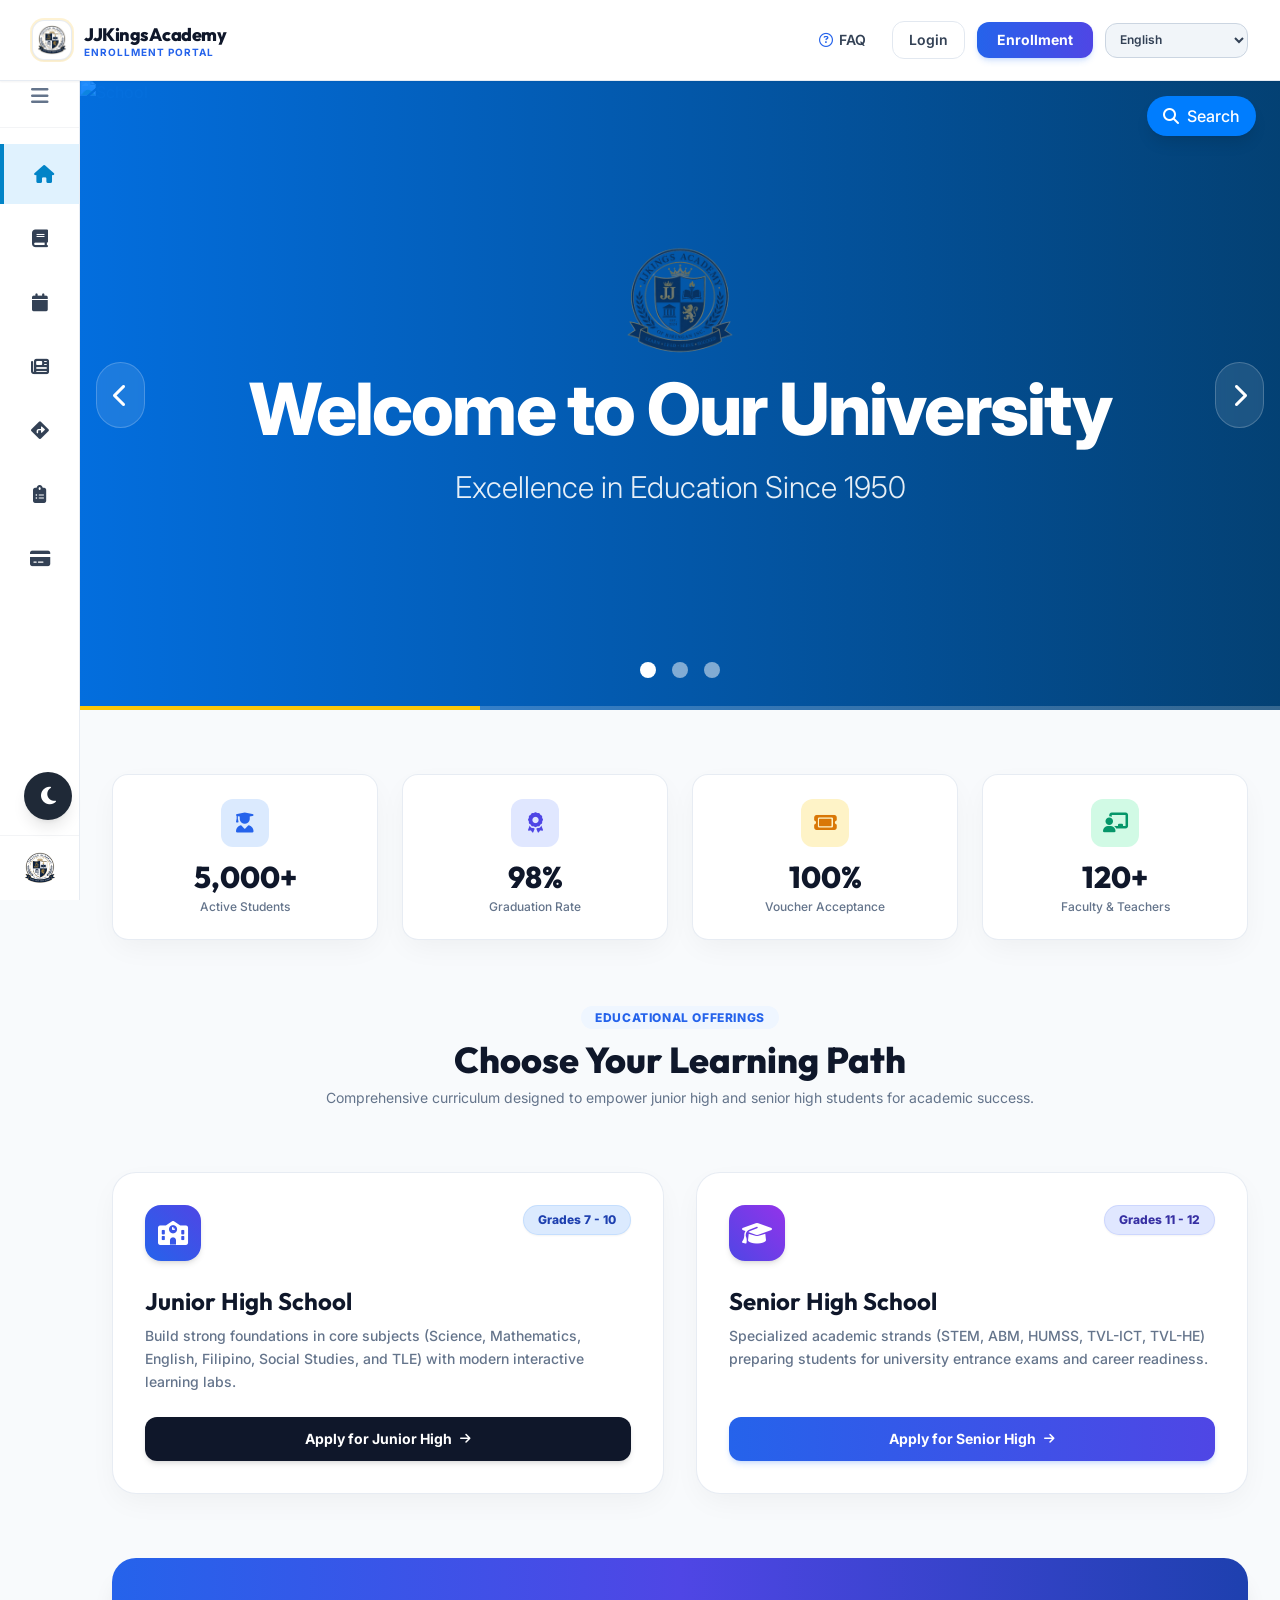
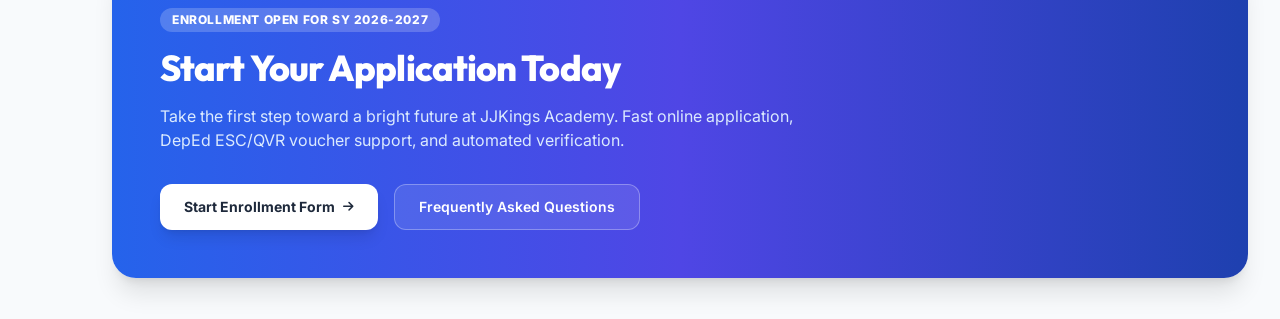
==== commit 848cbc2c: "Add files via upload" ====
--- a/admin-dashboard.html
+++ b/admin-dashboard.html
@@ -6,6 +6,11 @@
   <meta name="viewport" content="width=device-width, initial-scale=1.0" />
   <title>Admin Dashboard — JJKings Academy of Biringan</title>
   <meta name="description" content="Admin portal for managing student enrollments, curriculum, and fees at JJKings Academy of Biringan." />
+  <script>
+    tailwind = {
+      darkMode: 'class'
+    };
+  </script>
   <script src="javascript/tailwind.js"></script>
   <link rel="stylesheet" href="css/all.min.css" />
   <link rel="stylesheet" href="css/styles.css" />
@@ -740,6 +745,53 @@
           </div>
         </div>
 
+        <!-- Walk-in Cashier Initial Downpayment (Mandatory) -->
+        <div class="bg-gradient-to-r from-emerald-50 to-teal-50 rounded-2xl p-4 border border-emerald-200 shadow-sm space-y-3">
+          <div class="flex flex-wrap items-center justify-between gap-2 border-b border-emerald-200/70 pb-2.5">
+            <div class="flex items-center space-x-2">
+              <div class="w-7 h-7 rounded-lg bg-emerald-600 text-white flex items-center justify-center text-xs font-bold shadow-sm">
+                <i class="fas fa-cash-register"></i>
+              </div>
+              <div>
+                <h4 class="text-xs font-extrabold text-emerald-900 uppercase tracking-wide">Cashier Initial Downpayment</h4>
+                <p class="text-[10px] text-emerald-700 font-medium">Walk-in payment collection & official receipt issuance</p>
+              </div>
+            </div>
+            <span class="bg-emerald-600 text-white text-[10px] px-2.5 py-0.5 rounded-full font-bold uppercase tracking-wider shadow-xs">Required for Approval</span>
+          </div>
+
+          <div class="grid grid-cols-1 sm:grid-cols-3 gap-3">
+            <div>
+              <label class="block text-[11px] font-bold text-emerald-800 mb-1">Downpayment (₱) <span class="text-red-500">*</span></label>
+              <input id="initialPaymentAmount" type="number" step="0.01" min="1" required placeholder="e.g. 2000.00" oninput="updateApprovalLiveBalance()"
+                class="w-full px-3 py-2 border border-emerald-300 rounded-xl text-xs focus:ring-2 focus:ring-emerald-500 outline-none bg-white font-bold text-slate-800 shadow-xs" />
+            </div>
+            <div>
+              <div class="flex justify-between items-center mb-1">
+                <label class="block text-[11px] font-bold text-emerald-800">Official Receipt (OR) # <span class="text-red-500">*</span></label>
+                <button type="button" onclick="generateAutoOR()" class="text-[10px] text-emerald-700 hover:text-emerald-900 font-bold underline cursor-pointer">Auto OR</button>
+              </div>
+              <input id="initialPaymentOR" type="text" required placeholder="e.g. OR-2026-00101"
+                class="w-full px-3 py-2 border border-emerald-300 rounded-xl text-xs focus:ring-2 focus:ring-emerald-500 outline-none bg-white font-bold text-slate-800 font-mono shadow-xs" />
+            </div>
+            <div>
+              <label class="block text-[11px] font-bold text-emerald-800 mb-1">Payment Method <span class="text-red-500">*</span></label>
+              <select id="initialPaymentMethod" class="w-full px-3 py-2 border border-emerald-300 rounded-xl text-xs focus:ring-2 focus:ring-emerald-500 outline-none bg-white font-bold text-slate-800 shadow-xs">
+                <option value="Cash">Cash</option>
+                <option value="Check">Check</option>
+                <option value="Bank Transfer">Bank Transfer</option>
+                <option value="GCash">GCash / E-Wallet</option>
+              </select>
+            </div>
+          </div>
+
+          <!-- Live Balance Preview Box -->
+          <div class="bg-white/80 rounded-xl p-2.5 border border-emerald-200 flex items-center justify-between text-xs font-semibold text-emerald-900">
+            <span class="text-slate-600 font-medium">Assessed Tuition Fee: <strong id="approvalTotalAssessed" class="text-slate-800">₱0.00</strong></span>
+            <span class="text-emerald-800">Remaining Balance: <strong id="approvalLiveRemaining" class="text-emerald-700 font-bold text-sm">₱0.00</strong></span>
+          </div>
+        </div>
+
         <!-- Action Buttons -->
         <div class="flex flex-wrap gap-3 pt-1">
           <button id="approveBtn" onclick="approveEnrollment()"
@@ -1062,8 +1114,149 @@
     </div>
   </div>
 
+  <!-- Enrollment Modal -->
+  <div id="enrollModal" class="fixed inset-0 bg-black bg-opacity-50 flex items-center justify-center hidden z-50">
+    <div class="bg-white dark-mode:bg-gray-800 rounded-lg shadow-xl p-6 w-full max-w-md modal-animate-in">
+      <h2 class="text-xl font-semibold mb-4 text-gray-800 dark-mode:text-gray-200">Confirm Enrollment</h2>
+      <form id="enrollForm">
+        <input type="hidden" id="enrollStudentId" name="student_id" />
+        <div class="mb-4">
+          <label class="block text-sm font-medium text-gray-700 dark-mode:text-gray-300 mb-1" for="voucherCode">Voucher Code (optional)</label>
+          <input type="text" id="voucherCode" name="voucher_code" class="w-full px-3 py-2 border border-gray-300 rounded focus:outline-none focus:ring-2 focus:ring-blue-500 dark-mode:bg-gray-700 dark-mode:border-gray-600 dark-mode:text-gray-100" placeholder="Enter voucher code" />
+        </div>
+        <div class="flex justify-end space-x-2">
+          <button type="button" onclick="closeEnrollModal()" class="px-4 py-2 bg-gray-200 text-gray-800 rounded hover:bg-gray-300">Cancel</button>
+          <button type="submit" class="px-4 py-2 bg-blue-600 text-white rounded hover:bg-blue-700 flex items-center" id="enrollSubmitBtn">
+            <span id="enrollBtnText">Enroll</span>
+            <svg id="enrollSpinner" class="animate-spin h-5 w-5 text-white ml-2 hidden" xmlns="http://www.w3.org/2000/svg" fill="none" viewBox="0 0 24 24"><circle class="opacity-25" cx="12" cy="12" r="10" stroke="currentColor" stroke-width="4"></circle><path class="opacity-75" fill="currentColor" d="M4 12a8 8 0 018-8v8H4z"></path></svg>
+          </button>
+        </div>
+      </form>
+    </div>
+  </div>
+
+  <!-- Toast container -->
+  <div id="toastContainer" class="fixed top-4 right-4 space-y-2 z-50"></div>
+
+  <!-- ═══════════════════════ ADMIN CASHIER PAYMENT MODAL ═══════════════════════ -->
+  <div id="adminCashierPaymentModal" class="fixed inset-0 bg-slate-900/60 backdrop-blur-sm hidden items-center justify-center z-50 p-4 transition-all">
+    <div class="bg-white rounded-3xl max-w-lg w-full shadow-2xl overflow-hidden border border-slate-100 transform transition-all">
+      <div class="px-6 py-4 border-b border-slate-100 flex items-center justify-between bg-emerald-600 text-white">
+        <div class="flex items-center space-x-3">
+          <div class="w-9 h-9 rounded-xl bg-white/20 flex items-center justify-center text-lg font-bold">
+            <i class="fas fa-cash-register"></i>
+          </div>
+          <div>
+            <h3 class="text-base font-extrabold">Record Cashier Payment</h3>
+            <p class="text-xs text-emerald-100 font-medium">Walk-in & Over-the-counter tuition collection</p>
+          </div>
+        </div>
+        <button type="button" onclick="closeAdminCashierPaymentModal()" class="w-8 h-8 rounded-lg bg-white/20 hover:bg-white/30 text-white flex items-center justify-center transition">
+          <i class="fas fa-times"></i>
+        </button>
+      </div>
+
+      <form id="cashierPaymentForm" onsubmit="submitAdminCashierPayment(event)" class="p-6 space-y-4">
+        <input type="hidden" id="cashierStudentId" />
+        
+        <!-- Student Info Card -->
+        <div class="bg-slate-50 p-3.5 rounded-2xl border border-slate-200 text-xs space-y-1">
+          <div class="flex justify-between items-center">
+            <span class="font-bold text-slate-800 text-sm" id="cashierStudentName">—</span>
+            <span class="font-mono bg-slate-200 px-2 py-0.5 rounded text-slate-700 font-semibold" id="cashierStudentIdNum">—</span>
+          </div>
+          <div class="flex justify-between text-slate-500 pt-1 border-t border-slate-200/60">
+            <span>Outstanding Balance:</span>
+            <span class="font-bold text-red-600 text-sm" id="cashierCurrentBalance">₱0.00</span>
+          </div>
+        </div>
+
+        <div class="grid grid-cols-1 sm:grid-cols-2 gap-3">
+          <div>
+            <label class="block text-xs font-bold text-slate-700 mb-1">Payment Amount (₱) <span class="text-red-500">*</span></label>
+            <input type="number" id="cashierAmount" required step="0.01" min="1" placeholder="e.g. 2000"
+              class="w-full px-3.5 py-2.5 rounded-xl border border-slate-200 outline-none focus:ring-2 focus:ring-emerald-500 text-slate-800 font-bold" />
+          </div>
+          <div>
+            <label class="block text-xs font-bold text-slate-700 mb-1">Payment Method <span class="text-red-500">*</span></label>
+            <select id="cashierMethod" required class="w-full px-3.5 py-2.5 rounded-xl border border-slate-200 outline-none focus:ring-2 focus:ring-emerald-500 text-slate-800 font-bold bg-white">
+              <option value="Cash">Cash</option>
+              <option value="Check">Check</option>
+              <option value="Bank Transfer">Bank Transfer</option>
+              <option value="GCash">GCash / PayMaya</option>
+            </select>
+          </div>
+        </div>
+
+        <div>
+          <label class="block text-xs font-bold text-slate-700 mb-1">Official Receipt (OR) / Ref No. <span class="text-slate-400 font-normal">(Optional)</span></label>
+          <input type="text" id="cashierOR" placeholder="e.g. OR-2026-00482"
+            class="w-full px-3.5 py-2.5 rounded-xl border border-slate-200 outline-none focus:ring-2 focus:ring-emerald-500 text-slate-800 font-semibold" />
+        </div>
+
+        <div>
+          <label class="block text-xs font-bold text-slate-700 mb-1">Remarks / Paid By <span class="text-slate-400 font-normal">(Optional)</span></label>
+          <input type="text" id="cashierNotes" placeholder="e.g. Paid in cash by Father"
+            class="w-full px-3.5 py-2.5 rounded-xl border border-slate-200 outline-none focus:ring-2 focus:ring-emerald-500 text-slate-800" />
+        </div>
+
+        <div class="flex justify-end gap-2 pt-2">
+          <button type="button" onclick="closeAdminCashierPaymentModal()" class="px-5 py-2.5 rounded-xl text-xs font-bold bg-slate-100 text-slate-600 hover:bg-slate-200 transition cursor-pointer">Cancel</button>
+          <button type="submit" class="px-6 py-2.5 rounded-xl text-xs font-bold bg-emerald-600 hover:bg-emerald-700 text-white transition shadow-lg shadow-emerald-500/20 flex items-center gap-1.5 cursor-pointer">
+            <i class="fas fa-check-circle"></i> Record Payment
+          </button>
+        </div>
+      </form>
+    </div>
+  </div>
+
+  <!-- ═══════════════════════ OFFICIAL RECEIPT MODAL ═══════════════════════ -->
+  <div id="officialReceiptModal" class="fixed inset-0 bg-slate-900/60 backdrop-blur-sm hidden items-center justify-center z-50 p-4 transition-all">
+    <div class="bg-white rounded-3xl max-w-md w-full shadow-2xl overflow-hidden border border-slate-100">
+      <div id="printableReceiptArea" class="p-6 bg-white space-y-4">
+        <!-- Header -->
+        <div class="text-center border-b border-slate-200 pb-3">
+          <h2 class="text-base font-extrabold text-slate-900 uppercase tracking-wide">JJKINGS ACADEMY</h2>
+          <p class="text-[10px] text-slate-500 uppercase tracking-widest font-semibold">Official Payment Slip / Cashier Receipt</p>
+          <p class="text-[10px] text-slate-400 mt-0.5" id="receiptDateTime">—</p>
+        </div>
+
+        <!-- Receipt Info -->
+        <div class="space-y-1.5 text-xs">
+          <div class="flex justify-between"><span class="text-slate-400 font-semibold">OR / Ref No:</span><span class="font-mono font-bold text-slate-800" id="receiptOR">—</span></div>
+          <div class="flex justify-between"><span class="text-slate-400 font-semibold">Student Name:</span><span class="font-bold text-slate-800" id="receiptStudentName">—</span></div>
+          <div class="flex justify-between"><span class="text-slate-400 font-semibold">Student ID:</span><span class="font-mono text-slate-700" id="receiptStudentId">—</span></div>
+          <div class="flex justify-between"><span class="text-slate-400 font-semibold">Payment Method:</span><span class="font-semibold text-slate-800" id="receiptMethod">—</span></div>
+        </div>
+
+        <!-- Amount Box -->
+        <div class="bg-slate-50 p-3.5 rounded-2xl border border-slate-200 space-y-1 text-xs">
+          <div class="flex justify-between text-slate-600 font-semibold">
+            <span>Amount Paid:</span>
+            <span class="text-base font-extrabold text-emerald-600" id="receiptAmountPaid">₱0.00</span>
+          </div>
+          <div class="flex justify-between text-slate-500 pt-1 border-t border-slate-200">
+            <span>Remaining Balance:</span>
+            <span class="font-bold text-slate-700" id="receiptRemainingBalance">₱0.00</span>
+          </div>
+        </div>
+
+        <div class="text-center text-[10px] text-slate-400 italic pt-1">
+          Thank you for paying your tuition fees. Keep this receipt for reference.
+        </div>
+      </div>
+
+      <div class="px-6 py-4 bg-slate-50 border-t border-slate-100 flex justify-between gap-2">
+        <button type="button" onclick="closeOfficialReceiptModal()" class="px-4 py-2 rounded-xl text-xs font-bold bg-slate-200 text-slate-700 hover:bg-slate-300 transition cursor-pointer">Close</button>
+        <button type="button" onclick="printReceipt()" class="px-5 py-2 bg-indigo-600 hover:bg-indigo-700 text-white rounded-xl text-xs font-bold transition flex items-center gap-1.5 shadow-md cursor-pointer">
+          <i class="fas fa-print"></i> Print Receipt
+        </button>
+      </div>
+    </div>
+  </div>
+
   <script src="javascript/sweetalert2.all.min.js"></script>
   <script src="javascript/chart.umd.min.js"></script>
-  <script src="javascript/admin.js?v=2.0.2"></script>
+  <script src="javascript/admin.js?v=4.0.2"></script>
 </body>
 </html>
--- a/css/styles.css
+++ b/css/styles.css
@@ -1,5 +1,250 @@
+@import url('https://fonts.googleapis.com/css2?family=Inter:wght@300;400;500;600;700;800&family=Outfit:wght@400;500;600;700;800&display=swap');
+
+:root {
+    --font-heading: 'Outfit', -apple-system, BlinkMacSystemFont, sans-serif;
+    --font-body: 'Inter', -apple-system, BlinkMacSystemFont, sans-serif;
+    --primary: #007dfe;
+    --primary-hover: #0060c7;
+    --primary-gradient: linear-gradient(135deg, #007dfe 0%, #6366f1 100%);
+    --accent-gradient: linear-gradient(135deg, #fbc707 0%, #e5b500 100%);
+}
+
 body {
+    font-family: var(--font-body);
     transition: background-color 0.3s ease, color 0.3s ease;
+}
+
+h1, h2, h3, h4, .font-heading {
+    font-family: var(--font-heading);
+}
+
+/* Glassmorphism & Visual Utilities */
+.glass-nav {
+    background: rgba(255, 255, 255, 0.95);
+    backdrop-filter: blur(16px);
+    -webkit-backdrop-filter: blur(16px);
+    border-bottom: 1px solid rgba(226, 232, 240, 0.8);
+    box-shadow: 0 4px 15px rgba(0, 0, 0, 0.03);
+}
+
+.dark-mode .glass-nav {
+    background: rgba(15, 23, 42, 0.9) !important;
+    border-bottom-color: rgba(51, 65, 85, 0.8) !important;
+}
+
+.glass-card {
+    background: rgba(255, 255, 255, 0.9);
+    backdrop-filter: blur(12px);
+    -webkit-backdrop-filter: blur(12px);
+    border: 1px solid rgba(226, 232, 240, 0.8);
+    box-shadow: 0 10px 30px -5px rgba(0, 0, 0, 0.05);
+}
+
+/* Explicit Dark Mode Overrides */
+.dark-mode .glass-nav {
+    background: rgba(15, 23, 42, 0.9) !important;
+    border-bottom-color: rgba(51, 65, 85, 0.8) !important;
+}
+
+.dark-mode .glass-card {
+    background: rgba(30, 41, 59, 0.85) !important;
+    border-color: rgba(51, 65, 85, 0.8) !important;
+    box-shadow: 0 10px 30px -5px rgba(0, 0, 0, 0.3) !important;
+}
+
+/* ══════════════════════════════════════════════════════════════════════════
+   GLOBAL HIGH-CONTRAST LIGHT MODE & MEDIA QUERY OVERRIDES
+   Ensures 100% crisp visibility for all text, headings, cards, and footer in Light Mode
+   ══════════════════════════════════════════════════════════════════════════ */
+
+html:not(.dark-mode) {
+    color-scheme: light !important;
+}
+
+html:not(.dark-mode) body {
+    background-color: #f8fafc !important;
+    color: #1e293b !important;
+}
+
+/* 1. Global Light Mode Text & Heading Contrast Overrides */
+html:not(.dark-mode) .text-slate-900,
+html:not(.dark-mode) .text-slate-800,
+html:not(.dark-mode) .text-gray-900,
+html:not(.dark-mode) .text-gray-800 {
+    color: #0f172a !important;
+}
+
+html:not(.dark-mode) .text-slate-700,
+html:not(.dark-mode) .text-gray-700 {
+    color: #334155 !important;
+}
+
+html:not(.dark-mode) .text-slate-600,
+html:not(.dark-mode) .text-slate-500,
+html:not(.dark-mode) .text-gray-600,
+html:not(.dark-mode) .text-gray-500 {
+    color: #64748b !important;
+}
+
+html:not(.dark-mode) .text-slate-400,
+html:not(.dark-mode) .text-gray-400 {
+    color: #94a3b8 !important;
+}
+
+/* 2. White Cards & Glass Surfaces in Light Mode */
+html:not(.dark-mode) .bg-white,
+html:not(.dark-mode) .glass-card {
+    background-color: #ffffff !important;
+    border-color: rgba(226, 232, 240, 0.8) !important;
+    color: #1e293b !important;
+}
+
+html:not(.dark-mode) .bg-white h1,
+html:not(.dark-mode) .bg-white h2,
+html:not(.dark-mode) .bg-white h3,
+html:not(.dark-mode) .bg-white h4,
+html:not(.dark-mode) .bg-white .font-heading,
+html:not(.dark-mode) .glass-card h1,
+html:not(.dark-mode) .glass-card h2,
+html:not(.dark-mode) .glass-card h3,
+html:not(.dark-mode) .glass-card h4,
+html:not(.dark-mode) .glass-card .font-heading {
+    color: #0f172a !important;
+}
+
+html:not(.dark-mode) .bg-white p,
+html:not(.dark-mode) .glass-card p:not(.text-blue-600):not(.text-emerald-600):not(.text-indigo-600) {
+    color: #64748b !important;
+}
+
+/* 3. Top Header Navigation Contrast */
+html:not(.dark-mode) #welcomeNav {
+    background-color: rgba(255, 255, 255, 0.95) !important;
+    border-bottom: 1px solid rgba(226, 232, 240, 0.8) !important;
+}
+
+html:not(.dark-mode) #welcomeNav span.font-heading {
+    color: #0f172a !important;
+}
+
+html:not(.dark-mode) #welcomeNav button:not(#navEnrollBtn):not(#navLogoutBtn) {
+    color: #334155 !important;
+}
+
+html:not(.dark-mode) #welcomeNav button:not(#navEnrollBtn):not(#navLogoutBtn):hover {
+    background-color: #eff6ff !important;
+    color: #0284c7 !important;
+    border-color: #93c5fd !important;
+}
+
+html:not(.dark-mode) #welcomeNav #languageSelect {
+    background-color: #f1f5f9 !important;
+    color: #334155 !important;
+    border-color: #cbd5e1 !important;
+}
+
+.dark-mode #welcomeNav button:not(#navEnrollBtn):not(#navLogoutBtn) {
+    color: #e2e8f0 !important;
+}
+
+/* ══════════════════════════════════════════════════════════════════════════
+   ENROLLMENT FORM & STEPPER DESIGN ENHANCEMENTS
+   ══════════════════════════════════════════════════════════════════════════ */
+
+#registerModalForm input[type="text"],
+#registerModalForm input[type="email"],
+#registerModalForm input[type="tel"],
+#registerModalForm input[type="date"],
+#registerModalForm input[type="number"],
+#registerModalForm input[type="file"],
+#registerModalForm textarea,
+#registerModalForm select {
+    border-radius: 0.75rem !important;
+    border: 1px solid #cbd5e1 !important;
+    padding: 0.75rem 1rem !important;
+    font-size: 0.875rem !important;
+    font-weight: 500 !important;
+    color: #0f172a !important;
+    background-color: #ffffff !important;
+    transition: all 0.2s ease-in-out !important;
+    box-shadow: 0 1px 2px rgba(0, 0, 0, 0.02) !important;
+}
+
+#registerModalForm input:focus,
+#registerModalForm textarea:focus,
+#registerModalForm select:focus {
+    border-color: #007dfe !important;
+    box-shadow: 0 0 0 4px rgba(0, 125, 254, 0.12) !important;
+    outline: none !important;
+}
+
+#registerModalForm label {
+    font-size: 0.75rem !important;
+    font-weight: 700 !important;
+    color: #475569 !important;
+    text-transform: uppercase !important;
+    letter-spacing: 0.05em !important;
+    margin-bottom: 0.375rem !important;
+}
+
+/* Stepper Active / Complete Indicators */
+.step-circle {
+    box-shadow: 0 4px 12px rgba(0, 0, 0, 0.05);
+    transition: all 0.3s cubic-bezier(0.4, 0, 0.2, 1) !important;
+}
+
+.step-circle.bg-indigo-600,
+.step-circle.bg-blue-600 {
+    background: linear-gradient(135deg, #007dfe 0%, #6366f1 100%) !important;
+    border-color: #e0e7ff !important;
+    box-shadow: 0 4px 15px rgba(0, 125, 254, 0.35) !important;
+}
+
+.step-circle.bg-green-600,
+.step-circle.bg-emerald-600 {
+    background: linear-gradient(135deg, #10b981 0%, #059669 100%) !important;
+    border-color: #d1fae5 !important;
+    box-shadow: 0 4px 15px rgba(16, 185, 129, 0.35) !important;
+}
+
+/* 4. Site Footer Contrast (Dark slate background with white text in ALL modes) */
+footer,
+.site-footer,
+footer.bg-slate-900 {
+    background-color: #0f172a !important;
+    color: #ffffff !important;
+}
+
+footer h1, footer h2, footer h3, footer h4, footer span, footer a, footer p, footer li, footer div {
+    color: #cbd5e1 !important;
+}
+
+footer h1, footer h2, footer h3, footer h4, footer .font-bold, footer strong, footer span.text-white {
+    color: #ffffff !important;
+}
+
+footer a:hover {
+    color: #38bdf8 !important;
+}
+
+.dark-mode footer,
+.dark-mode .site-footer {
+    background-color: #020617 !important;
+}
+
+.text-gradient {
+    background: linear-gradient(135deg, #007dfe 0%, #6366f1 100%);
+    -webkit-background-clip: text;
+    -webkit-text-fill-color: transparent;
+}
+
+@keyframes floatSlow {
+    0%, 100% { transform: translateY(0px); }
+    50% { transform: translateY(-6px); }
+}
+
+.animate-float {
+    animation: floatSlow 4s ease-in-out infinite;
 }
 
 /* Tab Navigation Styles */
@@ -342,11 +587,18 @@
 
 /* Tab Content Spacing Adjustments */
 .tab-content {
-    padding-top: 90px !important;
+    padding-top: 80px !important;
 }
 
 #home-tab {
-    padding-top: 64px !important;
+    padding-top: 80px !important;
+}
+
+@media (max-width: 639px) {
+    .tab-content,
+    #home-tab {
+        padding-top: 64px !important;
+    }
 }
 
 /* Dark Mode Slate Color Overrides for Admin Dashboard */
@@ -519,6 +771,9 @@
 .admin-dark #sectionsTab .bg-blue-50 {
     background-color: rgba(59, 130, 246, 0.1);
 }
+.admin-dark #sectionsTab .bg-gradient-to-r {
+    background: linear-gradient(to right, #0f172a, #1e293b) !important;
+}
 .admin-dark #sectionsTab .text-slate-800,
 .admin-dark #sectionsTab .text-slate-700 {
     color: #f1f5f9;
@@ -549,3 +804,13 @@
     border-color: #334155 !important;
     color: #f1f5f9 !important;
 }
+.badge {
+  display: inline-block;
+  padding: 0.25rem 0.5rem;
+  border-radius: 9999px;
+  font-size: 0.75rem;
+  font-weight: 600;
+}
+.badge-active { background-color: #d1fae5; color: #047857; }
+.badge-redeemed { background-color: #fee2e2; color: #b91c1c; }
+.badge-expired { background-color: #f3f4f6; color: #4b5563; }
